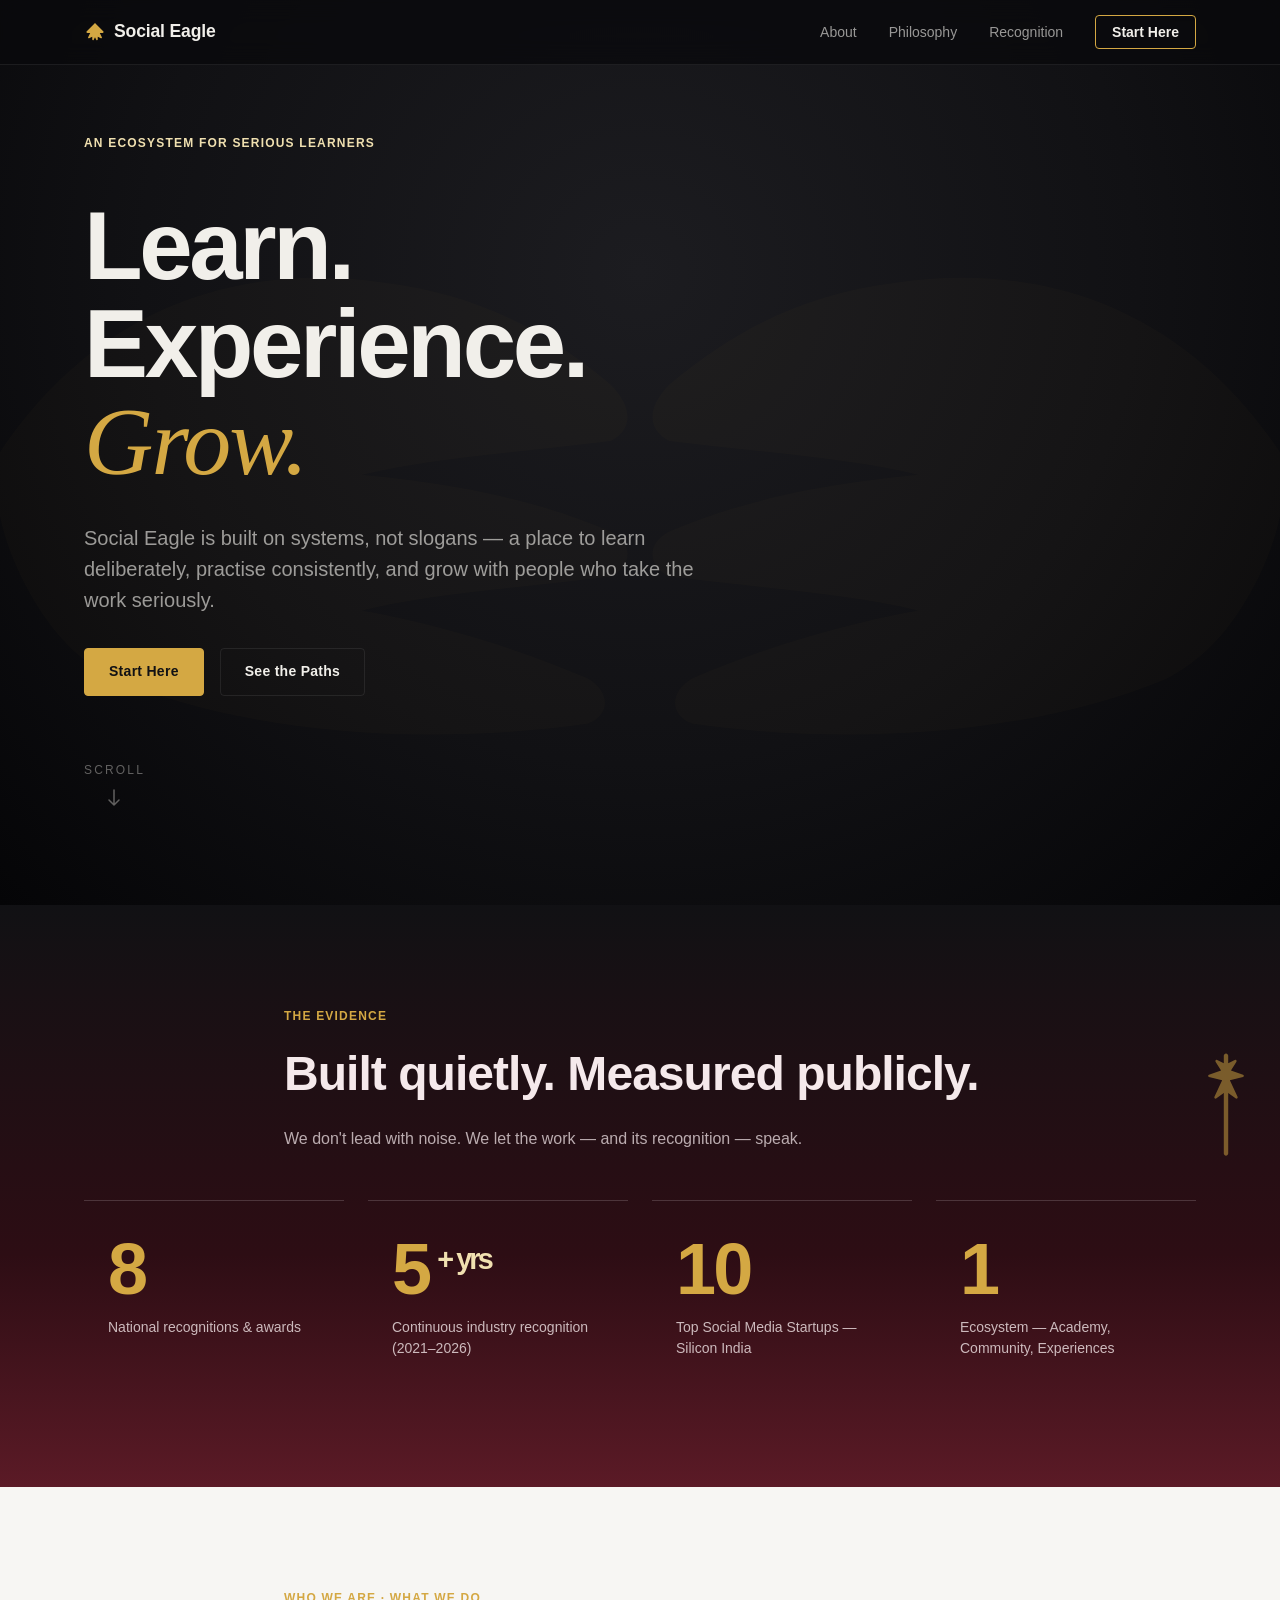
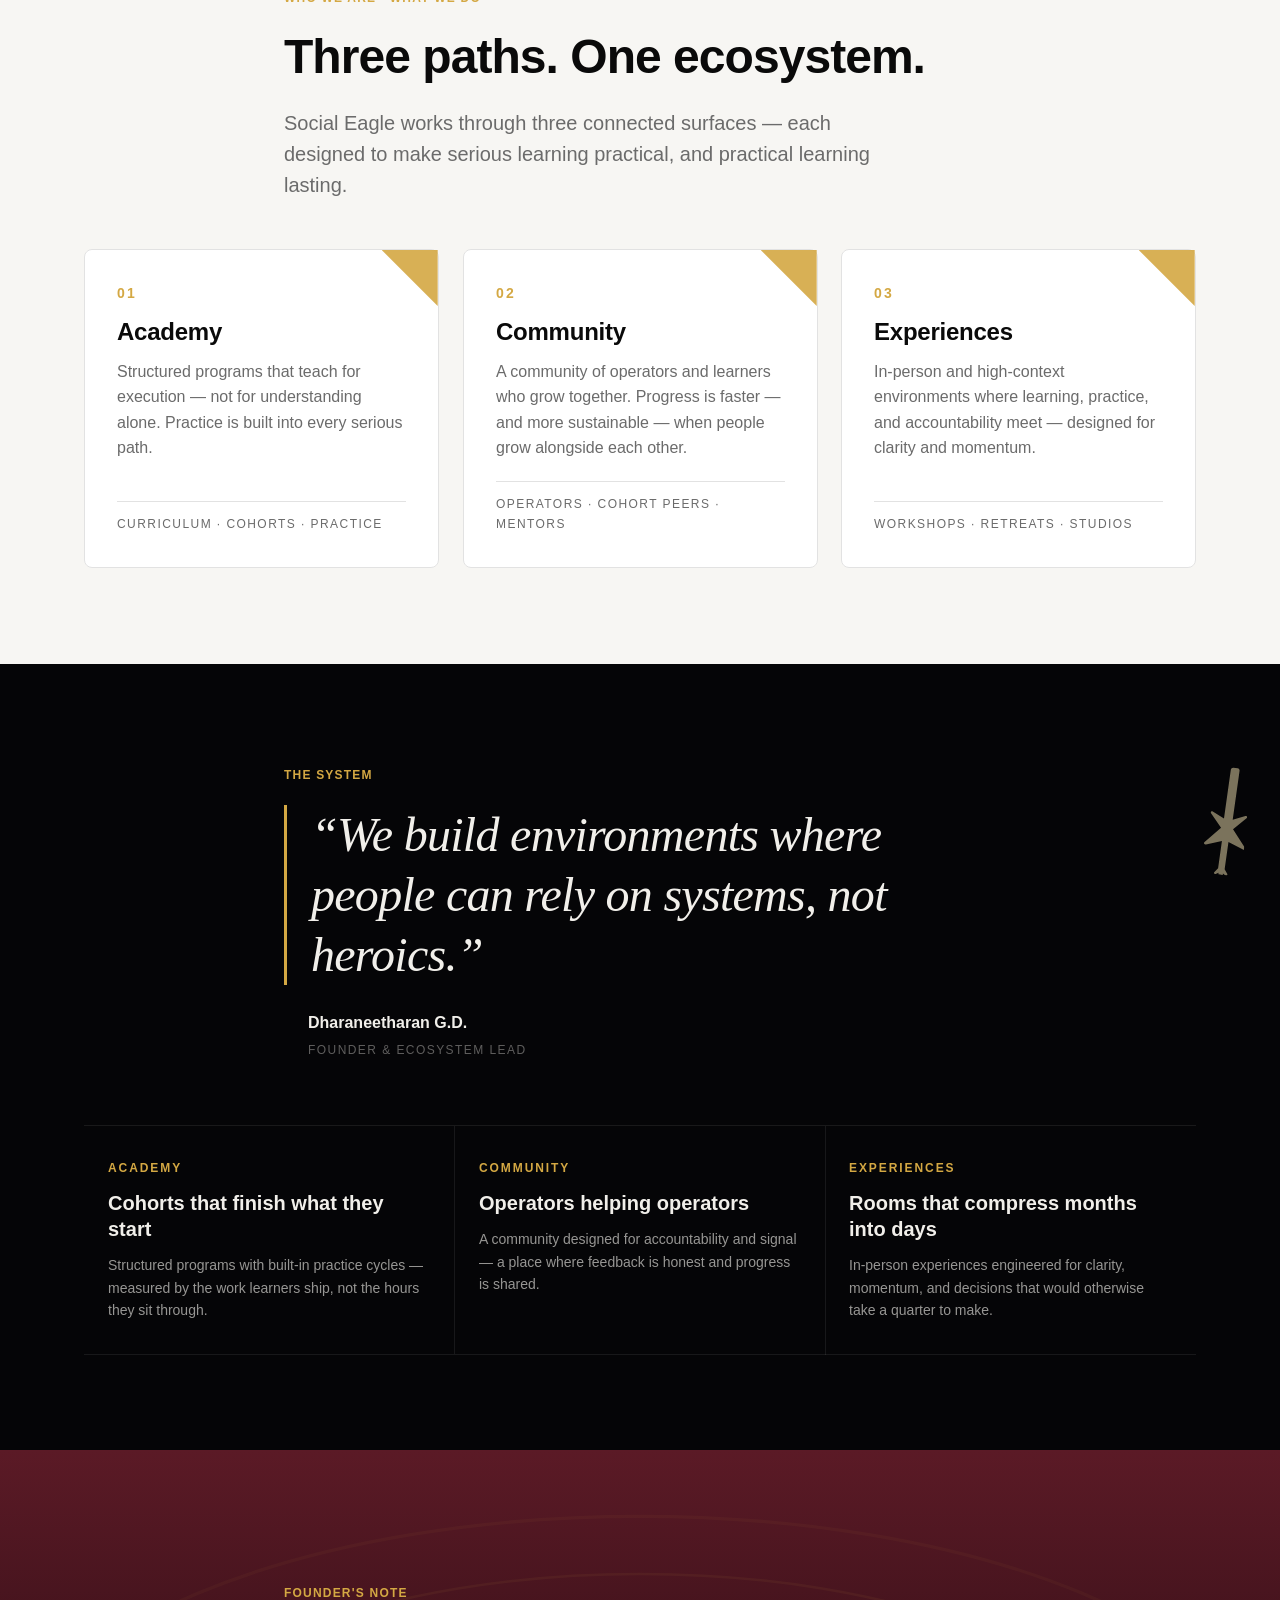
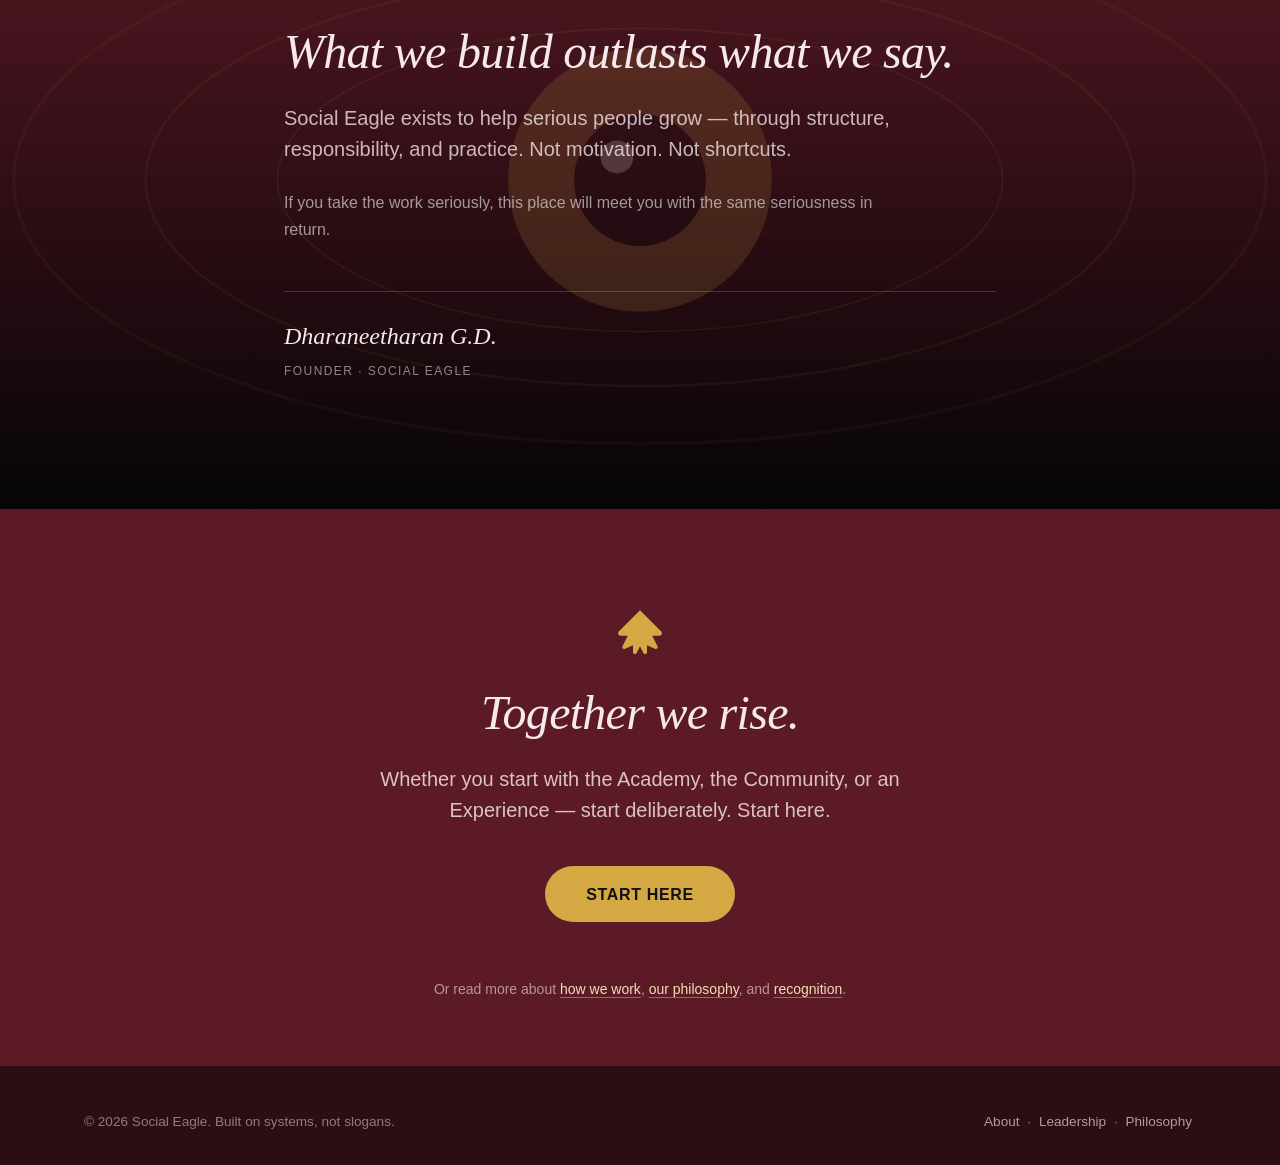
==== home.html @ 2f3fe19c "Add Social Eagle home page (home.html) — 6-level "Journey" Implements the Nest → Ascent → Vantage → " ====
<!DOCTYPE html>
<html lang="en">
<head>
  <meta charset="UTF-8" />
  <meta name="viewport" content="width=device-width, initial-scale=1.0" />
  <title>Social Eagle — Learn. Experience. Grow.</title>
  <meta name="description" content="Social Eagle is an ecosystem for serious learners — built on systems, integrity, and applied practice. Learn. Experience. Grow." />
  <link rel="stylesheet" href="styles.css" />
  <link rel="stylesheet" href="home.css" />
</head>
<body class="home">

  <!-- ─── Nav ─────────────────────────────────────── -->
  <nav class="nav nav--home" data-nav>
    <div class="nav__inner">
      <a href="index.html" class="nav__logo">
        <svg class="nav__mark" width="22" height="22" viewBox="0 0 24 24" aria-hidden="true">
          <use href="#eagle-mark"/>
        </svg>
        Social Eagle
      </a>
      <ul class="nav__links">
        <li><a href="index.html">About</a></li>
        <li><a href="index.html#philosophy">Philosophy</a></li>
        <li><a href="index.html#recognition">Recognition</a></li>
        <li><a href="#start" class="nav__cta">Start Here</a></li>
      </ul>
    </div>
  </nav>

  <main id="main">

    <!-- ╔══════════════════════════════════════════════╗
         LEVEL 1 — THE NEST  (Hero, ground level)
         ╚══════════════════════════════════════════════╝ -->
    <section class="level level-1" aria-labelledby="hero-title">
      <!-- Wings: SVG, fixed in viewport, fade as user scrolls past hero -->
      <div class="wings" aria-hidden="true" data-wings>
        <svg class="wings__svg wings__left" viewBox="0 0 600 800" preserveAspectRatio="xMinYMid slice">
          <use href="#wing"/>
        </svg>
        <svg class="wings__svg wings__right" viewBox="0 0 600 800" preserveAspectRatio="xMaxYMid slice">
          <use href="#wing" transform="scale(-1,1) translate(-600,0)"/>
        </svg>
      </div>

      <div class="container level-1__inner">
        <span class="eyebrow eyebrow--light">An ecosystem for serious learners</span>
        <h1 id="hero-title" class="display">
          <span class="display__line">Learn.</span>
          <span class="display__line">Experience.</span>
          <span class="display__line display__line--accent">Grow.</span>
        </h1>
        <p class="lead lead--light">
          Social Eagle is built on systems, not slogans — a place to learn deliberately,
          practise consistently, and grow with people who take the work seriously.
        </p>
        <div class="actions">
          <a href="#start" class="btn btn--primary">Start Here</a>
          <a href="#paths" class="btn btn--ghost">See the Paths</a>
        </div>
        <div class="scroll-cue" aria-hidden="true">
          <span>Scroll</span>
          <svg width="14" height="20" viewBox="0 0 14 20" fill="none">
            <path d="M7 1v15m0 0l-5-5m5 5l5-5" stroke="currentColor" stroke-width="1.5" stroke-linecap="round"/>
          </svg>
        </div>
      </div>
    </section>

    <!-- ╔══════════════════════════════════════════════╗
         LEVEL 2 — THE ASCENT  (Stats / evidence)
         ╚══════════════════════════════════════════════╝ -->
    <section class="level level-2" aria-labelledby="ascent-title">
      <!-- Eagle silhouette in climb on right margin -->
      <svg class="eagle-margin eagle-margin--climb" viewBox="0 0 80 200" aria-hidden="true" data-eagle="climb">
        <use href="#eagle-climb"/>
      </svg>

      <div class="container container--narrow">
        <span class="eyebrow eyebrow--accent">The Evidence</span>
        <h2 id="ascent-title" class="title">Built quietly. Measured publicly.</h2>
        <p class="body body--light">
          We don't lead with noise. We let the work — and its recognition — speak.
        </p>
      </div>

      <div class="container">
        <ul class="stats" data-stats>
          <li class="stat" data-reveal>
            <span class="stat__num">8</span>
            <span class="stat__label">National recognitions &amp; awards</span>
          </li>
          <li class="stat" data-reveal>
            <span class="stat__num">5<span class="stat__num-suffix">+ yrs</span></span>
            <span class="stat__label">Continuous industry recognition (2021–2026)</span>
          </li>
          <li class="stat" data-reveal>
            <span class="stat__num">10</span>
            <span class="stat__label">Top Social Media Startups — Silicon India</span>
          </li>
          <li class="stat" data-reveal>
            <span class="stat__num">1</span>
            <span class="stat__label">Ecosystem — Academy, Community, Experiences</span>
          </li>
        </ul>
      </div>
    </section>

    <!-- ╔══════════════════════════════════════════════╗
         LEVEL 3 — THE VANTAGE POINT  (Three paths)
         ╚══════════════════════════════════════════════╝ -->
    <section class="level level-3" id="paths" aria-labelledby="paths-title">
      <div class="container container--narrow">
        <span class="eyebrow">Who We Are · What We Do</span>
        <h2 id="paths-title" class="title">Three paths. One ecosystem.</h2>
        <p class="lead">
          Social Eagle works through three connected surfaces — each designed to make
          serious learning practical, and practical learning lasting.
        </p>
      </div>

      <div class="container">
        <div class="path-grid">
          <article class="path-card" data-reveal>
            <div class="path-card__corner" aria-hidden="true"></div>
            <span class="path-card__index">01</span>
            <h3 class="path-card__title">Academy</h3>
            <p class="path-card__desc">
              Structured programs that teach for execution — not for understanding alone.
              Practice is built into every serious path.
            </p>
            <span class="path-card__meta">Curriculum · Cohorts · Practice</span>
          </article>

          <article class="path-card" data-reveal>
            <div class="path-card__corner" aria-hidden="true"></div>
            <span class="path-card__index">02</span>
            <h3 class="path-card__title">Community</h3>
            <p class="path-card__desc">
              A community of operators and learners who grow together. Progress is faster
              — and more sustainable — when people grow alongside each other.
            </p>
            <span class="path-card__meta">Operators · Cohort peers · Mentors</span>
          </article>

          <article class="path-card" data-reveal>
            <div class="path-card__corner" aria-hidden="true"></div>
            <span class="path-card__index">03</span>
            <h3 class="path-card__title">Experiences</h3>
            <p class="path-card__desc">
              In-person and high-context environments where learning, practice, and
              accountability meet — designed for clarity and momentum.
            </p>
            <span class="path-card__meta">Workshops · Retreats · Studios</span>
          </article>
        </div>
      </div>
    </section>

    <!-- ╔══════════════════════════════════════════════╗
         LEVEL 4 — THE DIVE  (Systems + case studies)
         ╚══════════════════════════════════════════════╝ -->
    <section class="level level-4" aria-labelledby="dive-title">
      <svg class="eagle-margin eagle-margin--dive" viewBox="0 0 80 200" aria-hidden="true" data-eagle="dive">
        <use href="#eagle-dive"/>
      </svg>

      <div class="container container--narrow">
        <span class="eyebrow eyebrow--accent">The System</span>
        <figure class="quote">
          <blockquote id="dive-title" class="quote__text">
            “We build environments where people can rely on systems, not heroics.”
          </blockquote>
          <figcaption class="quote__cite">
            <span class="quote__name">Dharaneetharan G.D.</span>
            <span class="quote__role">Founder &amp; Ecosystem Lead</span>
          </figcaption>
        </figure>
      </div>

      <div class="container">
        <ul class="cases">
          <li class="case" data-reveal>
            <span class="case__tag">Academy</span>
            <h3 class="case__title">Cohorts that finish what they start</h3>
            <p class="case__desc">
              Structured programs with built-in practice cycles — measured by the work
              learners ship, not the hours they sit through.
            </p>
          </li>
          <li class="case" data-reveal>
            <span class="case__tag">Community</span>
            <h3 class="case__title">Operators helping operators</h3>
            <p class="case__desc">
              A community designed for accountability and signal — a place where
              feedback is honest and progress is shared.
            </p>
          </li>
          <li class="case" data-reveal>
            <span class="case__tag">Experiences</span>
            <h3 class="case__title">Rooms that compress months into days</h3>
            <p class="case__desc">
              In-person experiences engineered for clarity, momentum, and decisions
              that would otherwise take a quarter to make.
            </p>
          </li>
        </ul>
      </div>
    </section>

    <!-- ╔══════════════════════════════════════════════╗
         LEVEL 5 — THE STRATOSPHERE  (Founder's note)
         ╚══════════════════════════════════════════════╝ -->
    <section class="level level-5" aria-labelledby="founder-title">
      <!-- Stylised eagle eye (vector, not 4K raster) -->
      <svg class="eye-bg" viewBox="0 0 800 400" aria-hidden="true" preserveAspectRatio="xMidYMid slice">
        <use href="#eagle-eye"/>
      </svg>

      <div class="container container--narrow level-5__inner">
        <span class="eyebrow eyebrow--accent">Founder's Note</span>
        <h2 id="founder-title" class="title title--display">
          What we build outlasts what we say.
        </h2>
        <p class="lead lead--light">
          Social Eagle exists to help serious people grow — through structure,
          responsibility, and practice. Not motivation. Not shortcuts.
        </p>
        <p class="body body--light">
          If you take the work seriously, this place will meet you with the same
          seriousness in return.
        </p>
        <p class="signature">
          <span class="signature__name">Dharaneetharan G.D.</span>
          <span class="signature__role">Founder · Social Eagle</span>
        </p>
      </div>
    </section>

    <!-- ╔══════════════════════════════════════════════╗
         LEVEL 6 — THE HORIZON  (Together We Rise)
         ╚══════════════════════════════════════════════╝ -->
    <section class="level level-6" id="start" aria-labelledby="rise-title">
      <div class="container container--narrow level-6__inner">
        <svg class="monogram" viewBox="0 0 64 64" aria-hidden="true">
          <use href="#eagle-mark"/>
        </svg>
        <h2 id="rise-title" class="title title--display">Together we rise.</h2>
        <p class="lead lead--light">
          Whether you start with the Academy, the Community, or an Experience — start
          deliberately. Start here.
        </p>
        <a href="index.html" class="btn btn--pulse">
          <span class="btn__label">Start Here</span>
          <span class="btn__pulse" aria-hidden="true"></span>
        </a>
        <p class="horizon-meta">
          Or read more about <a href="index.html">how we work</a>,
          <a href="index.html#philosophy">our philosophy</a>, and
          <a href="index.html#recognition">recognition</a>.
        </p>
      </div>
    </section>

  </main>

  <footer class="footer footer--home">
    <div class="container footer__inner">
      <p>© 2026 Social Eagle. Built on systems, not slogans.</p>
      <p class="footer__links">
        <a href="index.html">About</a> ·
        <a href="index.html#leadership">Leadership</a> ·
        <a href="index.html#philosophy">Philosophy</a>
      </p>
    </div>
  </footer>

  <!-- ─── SVG sprite (eagle marks, wings, eye) ─── -->
  <svg width="0" height="0" style="position:absolute" aria-hidden="true">
    <defs>
      <!-- Eagle monogram (simplified mark) -->
      <symbol id="eagle-mark" viewBox="0 0 64 64">
        <path fill="currentColor" d="M32 6 L8 30 c-2 2 -1 5 2 5 l8 0 l-6 12 c-1 2 1 4 3 3 l9 -4 l0 8 c0 2 3 3 4 1 l4 -8 l4 8 c1 2 4 1 4 -1 l0 -8 l9 4 c2 1 4 -1 3 -3 l-6 -12 l8 0 c3 0 4 -3 2 -5 z"/>
      </symbol>

      <!-- Wing (used twice, mirrored) -->
      <symbol id="wing" viewBox="0 0 600 800">
        <path fill="currentColor" opacity="0.45" d="M0 400
          C 80 280, 200 230, 340 250
          C 420 260, 480 290, 540 340
          C 560 360, 560 380, 540 390
          C 460 400, 380 405, 320 420
          C 420 430, 480 445, 540 470
          C 560 480, 560 500, 540 510
          C 460 520, 380 525, 320 540
          C 400 555, 460 575, 520 600
          C 540 612, 540 632, 520 640
          C 380 660, 220 650, 100 600
          C 60 580, 30 540, 10 490
          C -5 450, -5 425, 0 400 Z"/>
      </symbol>

      <!-- Eagle in steep climb (silhouette, simplified) -->
      <symbol id="eagle-climb" viewBox="0 0 80 200">
        <path fill="currentColor" d="M40 8
          c-2 0 -4 2 -4 4 l0 14 l-12 -6 c-2 -1 -4 1 -3 3 l10 16 l-22 8 c-2 1 -2 3 0 4 l24 6 l-14 30 c-1 2 1 4 3 3 l14 -10 l0 110 c0 2 2 4 4 4 c2 0 4 -2 4 -4 l0 -110 l14 10 c2 1 4 -1 3 -3 l-14 -30 l24 -6 c2 -1 2 -3 0 -4 l-22 -8 l10 -16 c1 -2 -1 -4 -3 -3 l-12 6 l0 -14 c0 -2 -2 -4 -4 -4 z"/>
      </symbol>

      <!-- Eagle in dive / strike -->
      <symbol id="eagle-dive" viewBox="0 0 80 200">
        <path fill="currentColor" d="M40 4
          c-2 0 -4 2 -4 4 l0 90 l-22 -10 c-2 -1 -4 1 -3 3 l22 24 l-26 30 c-2 2 0 5 3 4 l28 -10 l0 50 l-6 8 c-1 2 1 4 3 3 l5 -3 l0 5 c0 2 2 4 4 4 c2 0 4 -2 4 -4 l0 -5 l5 3 c2 1 4 -1 3 -3 l-6 -8 l0 -50 l28 10 c3 1 5 -2 3 -4 l-26 -30 l22 -24 c1 -2 -1 -4 -3 -3 l-22 10 l0 -90 c0 -2 -2 -4 -4 -4 z"/>
      </symbol>

      <!-- Stylised eagle eye (concentric rings + iris) -->
      <symbol id="eagle-eye" viewBox="0 0 800 400">
        <ellipse cx="400" cy="200" rx="380" ry="160" fill="none" stroke="currentColor" stroke-width="2" opacity="0.25"/>
        <ellipse cx="400" cy="200" rx="300" ry="125" fill="none" stroke="currentColor" stroke-width="1.5" opacity="0.35"/>
        <ellipse cx="400" cy="200" rx="220" ry="92" fill="none" stroke="currentColor" stroke-width="1" opacity="0.45"/>
        <circle cx="400" cy="200" r="80" fill="currentColor" opacity="0.85"/>
        <circle cx="400" cy="200" r="40" fill="#0a0a0a"/>
        <circle cx="386" cy="186" r="10" fill="#ffffff" opacity="0.9"/>
      </symbol>
    </defs>
  </svg>

  <script src="home.js" defer></script>
</body>
</html>
---- styles.css ----
/* ─── Reset & Base ─────────────────────────────── */
*, *::before, *::after { box-sizing: border-box; margin: 0; padding: 0; }

:root {
  --black:   #0a0a0a;
  --white:   #ffffff;
  --off-white: #f7f6f3;
  --accent:  #d4a843;
  --accent-light: #f0e0b0;
  --muted:   #6b6b6b;
  --border:  #e2e2e2;

  --font-sans: 'Inter', 'Helvetica Neue', Arial, sans-serif;
  --font-serif: 'Georgia', 'Times New Roman', serif;

  --max-w: 1160px;
  --max-w-narrow: 760px;
  --radius: 4px;
}

html { scroll-behavior: smooth; }

body {
  font-family: var(--font-sans);
  background: var(--white);
  color: var(--black);
  font-size: 16px;
  line-height: 1.7;
}

/* ─── Typography ──────────────────────────────── */
h1 { font-size: clamp(2rem, 5vw, 3.2rem); line-height: 1.15; font-weight: 700; letter-spacing: -0.02em; }
h2 { font-size: clamp(1.5rem, 3.5vw, 2.2rem); font-weight: 700; letter-spacing: -0.015em; }
h3 { font-size: 1.15rem; font-weight: 600; }
h4 { font-size: 1.05rem; font-weight: 600; }
p  { margin-top: 0.75rem; }
a  { color: inherit; }

/* ─── Layout ──────────────────────────────────── */
.container {
  width: 100%;
  max-width: var(--max-w);
  margin: 0 auto;
  padding: 0 24px;
}
.container--narrow {
  max-width: var(--max-w-narrow);
}

/* ─── Nav ─────────────────────────────────────── */
.nav {
  position: sticky;
  top: 0;
  z-index: 100;
  background: var(--white);
  border-bottom: 1px solid var(--border);
}
.nav__inner {
  max-width: var(--max-w);
  margin: 0 auto;
  padding: 0 24px;
  height: 60px;
  display: flex;
  align-items: center;
  justify-content: space-between;
}
.nav__logo {
  font-weight: 700;
  font-size: 1.1rem;
  text-decoration: none;
  letter-spacing: -0.01em;
}
.nav__links {
  list-style: none;
  display: flex;
  gap: 32px;
}
.nav__links a {
  text-decoration: none;
  font-size: 0.875rem;
  color: var(--muted);
  transition: color 0.15s;
}
.nav__links a:hover { color: var(--black); }

/* ─── Sections ────────────────────────────────── */
.section {
  padding: 88px 0;
}
.section--hero {
  background: var(--black);
  color: var(--white);
  padding: 100px 0;
}
.section--team {
  background: var(--off-white);
}
.section--how {
  background: var(--white);
}
.section--recognition {
  background: var(--off-white);
}
.section--philosophy {
  background: var(--white);
}

.eyebrow {
  display: inline-block;
  font-size: 0.75rem;
  font-weight: 600;
  letter-spacing: 0.1em;
  text-transform: uppercase;
  color: var(--accent);
  margin-bottom: 20px;
}
.section--hero .eyebrow { color: var(--accent); }

.section__title {
  margin-bottom: 28px;
}
.section__subtitle {
  margin-bottom: 36px;
  margin-top: 0;
}
.section__lead {
  font-size: 1.2rem;
  line-height: 1.65;
  max-width: 700px;
  margin-top: 0;
}
.section__body {
  max-width: 660px;
  color: var(--muted);
  margin-top: 14px;
}
.section--hero .section__body { color: rgba(255,255,255,0.65); }

/* ─── Team Grid ───────────────────────────────── */
.team-grid {
  display: grid;
  grid-template-columns: repeat(auto-fill, minmax(300px, 1fr));
  gap: 24px;
  margin-top: 0;
}

/* ─── Card ────────────────────────────────────── */
.card {
  background: var(--white);
  border: 1px solid var(--border);
  border-radius: var(--radius);
  padding: 32px;
  display: flex;
  flex-direction: column;
  gap: 12px;
  transition: box-shadow 0.2s, transform 0.2s;
}
.card:hover {
  box-shadow: 0 8px 24px rgba(0,0,0,0.08);
  transform: translateY(-2px);
}
.card__header {
  border-bottom: 1px solid var(--border);
  padding-bottom: 16px;
}
.card__name {
  font-size: 1.1rem;
  font-weight: 700;
  margin-bottom: 4px;
}
.card__role {
  font-size: 0.8rem;
  font-weight: 600;
  letter-spacing: 0.05em;
  text-transform: uppercase;
  color: var(--accent);
}
.card__desc {
  font-size: 0.92rem;
  color: var(--muted);
  line-height: 1.6;
  margin: 0;
  flex: 1;
}
.card__focus {
  font-size: 0.88rem;
  margin: 0;
}
.card__focus .label {
  font-weight: 600;
}
.card__link {
  display: inline-block;
  margin-top: 4px;
  font-size: 0.85rem;
  font-weight: 600;
  color: var(--black);
  text-decoration: none;
  border-bottom: 2px solid var(--accent);
  padding-bottom: 1px;
  transition: color 0.15s;
  width: fit-content;
}
.card__link:hover { color: var(--accent); }

/* ─── Principle List ──────────────────────────── */
.principle-list {
  list-style: none;
  margin: 32px 0;
  display: flex;
  flex-direction: column;
  gap: 10px;
}
.principle-list li {
  padding: 14px 20px;
  border-left: 3px solid var(--accent);
  background: var(--off-white);
  font-size: 0.95rem;
  font-weight: 500;
  border-radius: 0 var(--radius) var(--radius) 0;
}

/* ─── Note box ────────────────────────────────── */
.note {
  margin-top: 48px;
  background: var(--off-white);
  border: 1px solid var(--border);
  border-left: 4px solid var(--accent);
  border-radius: var(--radius);
  padding: 28px 32px;
}
.note__title {
  font-size: 0.875rem;
  font-weight: 700;
  letter-spacing: 0.05em;
  text-transform: uppercase;
  color: var(--muted);
  margin-bottom: 8px;
}

/* ─── Recognition List ────────────────────────── */
.recognition-list {
  list-style: none;
  margin: 0;
  display: flex;
  flex-direction: column;
  gap: 0;
}
.recognition-list li {
  display: flex;
  gap: 24px;
  padding: 22px 0;
  border-bottom: 1px solid var(--border);
  align-items: flex-start;
}
.recognition-list li:first-child { border-top: 1px solid var(--border); }
.recog__year {
  min-width: 48px;
  font-size: 0.8rem;
  font-weight: 700;
  color: var(--accent);
  padding-top: 2px;
}
.recognition-list strong { font-weight: 700; font-size: 0.97rem; }
.recognition-list p { font-size: 0.88rem; color: var(--muted); margin-top: 4px; }

/* ─── Principles ──────────────────────────────── */
.principles {
  display: flex;
  flex-direction: column;
  gap: 0;
  margin-top: 8px;
}
.principle {
  display: flex;
  gap: 32px;
  padding: 36px 0;
  border-bottom: 1px solid var(--border);
  align-items: flex-start;
}
.principle:first-child { border-top: 1px solid var(--border); }
.principle__number {
  font-size: 2rem;
  font-weight: 800;
  color: var(--accent-light);
  min-width: 52px;
  line-height: 1;
  padding-top: 4px;
  font-variant-numeric: tabular-nums;
}
.principle__content h4 {
  font-size: 1.05rem;
  margin-bottom: 8px;
}
.principle__content p {
  font-size: 0.93rem;
  color: var(--muted);
  margin-top: 8px;
}

/* ─── Footer ──────────────────────────────────── */
.footer {
  background: var(--black);
  color: rgba(255,255,255,0.4);
  padding: 32px 0;
  font-size: 0.85rem;
}

/* ─── Responsive ──────────────────────────────── */
@media (max-width: 640px) {
  .nav__links { display: none; }
  .section { padding: 60px 0; }
  .section--hero { padding: 72px 0; }
  .team-grid { grid-template-columns: 1fr; }
  .principle { flex-direction: column; gap: 12px; }
  .principle__number { font-size: 1.4rem; }
  .recognition-list li { flex-direction: column; gap: 4px; }
}
---- home.css ----
/* ════════════════════════════════════════════════════════
   Social Eagle — Home (The Journey)
   Layered on top of styles.css. Applies design foundations:
   8px spacing grid · explicit type scale · semantic tokens ·
   reduced-motion-safe animation.
   ══════════════════════════════════════════════════════════ */

/* ─── Tokens ─────────────────────────────────────────────── */
:root {
  /* Brand palette (extends styles.css gold + black) */
  --maroon:        #5b1a26;
  --maroon-deep:   #2d0d14;
  --maroon-ink:    #f5e9eb;
  --space-black:   #050507;
  --charcoal:      #111114;
  --charcoal-2:    #1a1a1f;
  --hairline:      rgba(255,255,255,0.08);
  --hairline-soft: rgba(255,255,255,0.04);
  --on-dark:       #f1efea;
  --on-dark-muted: rgba(241,239,234,0.62);
  --on-dark-subtle: rgba(241,239,234,0.38);

  /* Type scale (1.250 modular, 16px base) */
  --fs-xs:   12px;
  --fs-sm:   14px;
  --fs-base: 16px;
  --fs-lg:   18px;
  --fs-xl:   20px;
  --fs-2xl:  24px;
  --fs-3xl:  30px;
  --fs-4xl:  36px;
  --fs-5xl:  48px;
  --fs-6xl:  60px;
  --fs-7xl:  72px;

  /* Spacing — 8px base grid */
  --s-1:  4px;
  --s-2:  8px;
  --s-3: 12px;
  --s-4: 16px;
  --s-5: 20px;
  --s-6: 24px;
  --s-8: 32px;
  --s-10: 40px;
  --s-12: 48px;
  --s-16: 64px;
  --s-20: 80px;
  --s-24: 96px;
  --s-32: 128px;

  /* Radius scale */
  --r-sm: 4px;
  --r-md: 8px;
  --r-lg: 16px;

  /* Motion */
  --ease-out:    cubic-bezier(0.22, 1, 0.36, 1);
  --ease-in:     cubic-bezier(0.4, 0, 0.6, 1);
  --dur-fast:    160ms;
  --dur-base:    240ms;
  --dur-slow:    600ms;
  --dur-section: 800ms;
}

/* ─── Reset hooks specific to home ───────────────────────── */
.home {
  background: var(--charcoal);
  color: var(--on-dark);
  /* Avoid the global smooth-scroll fighting reveal animations */
  scroll-behavior: auto;
}
.home main { display: block; }

/* ─── Nav (home variant: dark, transparent → solid on scroll) ─ */
.nav--home {
  position: fixed;
  inset: 0 0 auto 0;
  background: transparent;
  border-bottom: 1px solid transparent;
  transition: background var(--dur-base) var(--ease-out),
              border-color var(--dur-base) var(--ease-out),
              backdrop-filter var(--dur-base) var(--ease-out);
}
.nav--home.is-scrolled {
  background: rgba(10, 10, 12, 0.78);
  backdrop-filter: blur(12px) saturate(140%);
  -webkit-backdrop-filter: blur(12px) saturate(140%);
  border-bottom-color: var(--hairline);
}
.nav--home .nav__inner { height: 64px; }
.nav--home .nav__logo {
  color: var(--on-dark);
  display: inline-flex;
  align-items: center;
  gap: var(--s-2);
}
.nav__mark { color: var(--accent); }
.nav--home .nav__links a {
  color: var(--on-dark-muted);
  text-decoration: none;
  font-size: var(--fs-sm);
  transition: color var(--dur-fast) var(--ease-out);
}
.nav--home .nav__links a:hover,
.nav--home .nav__links a:focus-visible { color: var(--on-dark); }
.nav--home .nav__cta {
  padding: var(--s-2) var(--s-4);
  border: 1px solid var(--accent);
  border-radius: var(--r-sm);
  color: var(--on-dark) !important;
  font-weight: 600;
}
.nav--home .nav__cta:hover { background: var(--accent); color: var(--charcoal) !important; }
.nav--home .nav__cta:focus-visible {
  outline: 2px solid var(--accent);
  outline-offset: 3px;
}

/* ─── Generic level scaffold ─────────────────────────────── */
.level {
  position: relative;
  padding: var(--s-24) 0;
  overflow: hidden;
  transition: background var(--dur-section) var(--ease-out),
              color var(--dur-section) var(--ease-out);
}
.container--narrow { max-width: var(--max-w-narrow); }

.eyebrow--accent { color: var(--accent); }
.eyebrow--light  { color: var(--accent-light); }

.title {
  font-size: clamp(var(--fs-3xl), 4.4vw, var(--fs-5xl));
  line-height: 1.15;
  letter-spacing: -0.02em;
  font-weight: 700;
  margin: 0 0 var(--s-6);
}
.title--display {
  font-family: var(--font-serif);
  font-style: italic;
  font-weight: 400;
  letter-spacing: -0.015em;
}
.lead {
  font-size: var(--fs-xl);
  line-height: 1.55;
  max-width: 620px;
  margin: 0 0 var(--s-6);
}
.lead--light { color: var(--on-dark-muted); }
.body { font-size: var(--fs-base); line-height: 1.7; max-width: 620px; }
.body--light { color: var(--on-dark-muted); }

/* ─── Buttons ────────────────────────────────────────────── */
.actions { display: flex; gap: var(--s-4); margin-top: var(--s-8); flex-wrap: wrap; }
.btn {
  display: inline-flex;
  align-items: center;
  justify-content: center;
  gap: var(--s-2);
  height: 48px;
  padding: 0 var(--s-6);
  border-radius: var(--r-sm);
  font-size: var(--fs-sm);
  font-weight: 600;
  letter-spacing: 0.02em;
  text-decoration: none;
  border: 1px solid transparent;
  cursor: pointer;
  transition: transform var(--dur-fast) var(--ease-out),
              background-color var(--dur-fast) var(--ease-out),
              color var(--dur-fast) var(--ease-out),
              border-color var(--dur-fast) var(--ease-out);
}
.btn:focus-visible { outline: 2px solid var(--accent); outline-offset: 3px; }
.btn:active { transform: scale(0.97); }                    /* "talon grip" */
.btn[disabled], .btn[aria-disabled="true"] {
  opacity: 0.45; pointer-events: none; cursor: not-allowed;
}

.btn--primary {
  background: var(--accent);
  color: var(--charcoal);
  border-color: var(--accent);
}
.btn--primary:hover { background: #e0b755; border-color: #e0b755; }

.btn--ghost {
  background: transparent;
  color: var(--on-dark);
  border-color: var(--hairline);
}
.btn--ghost:hover { border-color: var(--on-dark-muted); background: rgba(255,255,255,0.04); }

/* ─── Reveal-on-scroll baseline ──────────────────────────── */
[data-reveal] {
  opacity: 0;
  transform: translateY(24px);
  transition: opacity var(--dur-slow) var(--ease-out),
              transform var(--dur-slow) var(--ease-out);
  will-change: opacity, transform;
}
[data-reveal].is-in {
  opacity: 1;
  transform: translateY(0);
}

/* ════════════════════════════════════════════════════════
   LEVEL 1 — THE NEST
   ════════════════════════════════════════════════════════ */
.level-1 {
  background:
    radial-gradient(ellipse at 50% 30%, #1c1c20 0%, var(--charcoal) 55%, var(--space-black) 100%),
    /* subtle granite texture via layered noise */
    repeating-linear-gradient(45deg, rgba(255,255,255,0.012) 0 2px, transparent 2px 5px),
    repeating-linear-gradient(-45deg, rgba(255,255,255,0.012) 0 2px, transparent 2px 5px);
  background-blend-mode: normal, overlay, overlay;
  min-height: 100svh;
  padding: var(--s-32) 0 var(--s-24);
  display: flex;
  align-items: center;
}
.level-1__inner { width: 100%; }
.level-1 .display {
  font-size: clamp(var(--fs-5xl), 9vw, 96px);
  line-height: 1.02;
  letter-spacing: -0.035em;
  font-weight: 800;
  margin: var(--s-6) 0 var(--s-8);
}
.display__line { display: block; }
.display__line--accent {
  color: var(--accent);
  font-style: italic;
  font-family: var(--font-serif);
  font-weight: 500;
  letter-spacing: -0.02em;
}

.scroll-cue {
  margin-top: var(--s-16);
  display: inline-flex;
  flex-direction: column;
  align-items: center;
  gap: var(--s-2);
  font-size: var(--fs-xs);
  letter-spacing: 0.18em;
  text-transform: uppercase;
  color: var(--on-dark-subtle);
}
@media (prefers-reduced-motion: no-preference) {
  .scroll-cue svg { animation: cue 1.6s var(--ease-out) infinite; }
}
@keyframes cue {
  0%   { transform: translateY(-2px); opacity: 0.5; }
  50%  { transform: translateY(4px);  opacity: 1; }
  100% { transform: translateY(-2px); opacity: 0.5; }
}

/* Wings — fixed in viewport during hero, fade as user scrolls */
.wings {
  position: absolute;
  inset: 0;
  pointer-events: none;
  z-index: 0;
}
.wings__svg {
  position: absolute;
  top: 0;
  width: 50vw;
  max-width: 720px;
  height: 100%;
  color: var(--accent);
  opacity: 0;
  transition: opacity 1.2s var(--ease-out), transform 1.2s var(--ease-out);
}
.wings__left  { left: 0;  transform: translateX(-8%); }
.wings__right { right: 0; transform: translateX(8%);  }

@media (prefers-reduced-motion: no-preference) {
  .wings.is-ready .wings__left  { opacity: 0.55; transform: translateX(0); }
  .wings.is-ready .wings__right { opacity: 0.55; transform: translateX(0); }
  .wings.is-faded .wings__left,
  .wings.is-faded .wings__right { opacity: 0.05; }
}
@media (prefers-reduced-motion: reduce) {
  .wings__left, .wings__right { opacity: 0.25; transform: none; transition: none; }
}

/* Push hero content above wings */
.level-1 .container { position: relative; z-index: 1; }

/* ════════════════════════════════════════════════════════
   LEVEL 2 — THE ASCENT
   ════════════════════════════════════════════════════════ */
.level-2 {
  background: linear-gradient(180deg, var(--charcoal) 0%, var(--maroon-deep) 60%, var(--maroon) 100%);
  color: var(--maroon-ink);
}
.level-2 .title { color: var(--maroon-ink); }
.level-2 .body  { color: rgba(245,233,235,0.72); }

.stats {
  list-style: none;
  margin: var(--s-12) 0 0;
  padding: 0;
  display: grid;
  grid-template-columns: repeat(auto-fit, minmax(220px, 1fr));
  gap: var(--s-6);
}
.stat {
  padding: var(--s-8) var(--s-6);
  border-top: 1px solid rgba(245,233,235,0.18);
  display: flex;
  flex-direction: column;
  gap: var(--s-3);
}
.stat__num {
  font-size: clamp(var(--fs-5xl), 6vw, var(--fs-7xl));
  font-weight: 800;
  letter-spacing: -0.04em;
  line-height: 1;
  color: var(--accent);
  font-variant-numeric: tabular-nums;
}
.stat__num-suffix {
  font-size: 0.4em;
  font-weight: 600;
  margin-left: var(--s-2);
  vertical-align: super;
  color: var(--accent-light);
}
.stat__label {
  font-size: var(--fs-sm);
  line-height: 1.5;
  color: rgba(245,233,235,0.78);
}

/* Eagle silhouette in the right margin */
.eagle-margin {
  position: absolute;
  right: clamp(8px, 3vw, 32px);
  top: 18%;
  width: 44px;
  height: 110px;
  color: var(--accent);
  opacity: 0.5;
  transition: transform 1.2s var(--ease-out), opacity 1.2s var(--ease-out);
}
.eagle-margin--climb { transform: translateY(40px); }
.eagle-margin--dive  { transform: translateY(-40px) rotate(8deg); color: var(--accent-light); }
.level-2.is-in .eagle-margin--climb,
.level-4.is-in .eagle-margin--dive { transform: translateY(0) rotate(0); opacity: 0.8; }

@media (prefers-reduced-motion: reduce) {
  .eagle-margin { transition: none; transform: none; }
}

/* ════════════════════════════════════════════════════════
   LEVEL 3 — THE VANTAGE POINT
   ════════════════════════════════════════════════════════ */
.level-3 {
  background: var(--off-white);
  color: var(--black);
}
.level-3 .title { color: var(--black); }
.level-3 .lead  { color: var(--muted); }

.path-grid {
  margin-top: var(--s-12);
  display: grid;
  grid-template-columns: repeat(auto-fit, minmax(280px, 1fr));
  gap: var(--s-6);
}
.path-card {
  position: relative;
  background: var(--white);
  border: 1px solid var(--border);
  border-radius: var(--r-md);
  padding: var(--s-8);
  display: flex;
  flex-direction: column;
  gap: var(--s-3);
  transition: transform var(--dur-base) var(--ease-out),
              box-shadow var(--dur-base) var(--ease-out),
              border-color var(--dur-base) var(--ease-out);
  isolation: isolate;
}
/* Wing-tapered top-right corner — sharp, geometric */
.path-card__corner {
  position: absolute;
  top: 0; right: 0;
  width: 56px; height: 56px;
  background: var(--accent);
  clip-path: polygon(100% 0, 100% 100%, 0 0);
  opacity: 0.9;
  transition: width var(--dur-base) var(--ease-out), height var(--dur-base) var(--ease-out);
}
.path-card:hover {
  transform: translateY(-4px);
  border-color: var(--accent);
  box-shadow: 0 16px 40px -12px rgba(91, 26, 38, 0.2);
}
.path-card:hover .path-card__corner { width: 72px; height: 72px; }
.path-card:focus-within { outline: 2px solid var(--accent); outline-offset: 4px; }

.path-card__index {
  font-size: var(--fs-sm);
  font-weight: 700;
  letter-spacing: 0.16em;
  color: var(--accent);
  font-variant-numeric: tabular-nums;
}
.path-card__title {
  font-size: var(--fs-2xl);
  line-height: 1.2;
  font-weight: 700;
  letter-spacing: -0.01em;
  color: var(--black);
  margin: 0;
}
.path-card__desc {
  font-size: var(--fs-base);
  line-height: 1.6;
  color: var(--muted);
  margin: 0;
  flex: 1;
}
.path-card__meta {
  font-size: var(--fs-xs);
  letter-spacing: 0.12em;
  text-transform: uppercase;
  color: var(--muted);
  border-top: 1px solid var(--border);
  padding-top: var(--s-3);
  margin-top: var(--s-2);
}

/* ════════════════════════════════════════════════════════
   LEVEL 4 — THE DIVE
   ════════════════════════════════════════════════════════ */
.level-4 {
  background: var(--space-black);
  color: var(--on-dark);
}
.level-4 .title { color: var(--on-dark); }

.quote {
  margin: 0 0 var(--s-16);
  padding: 0;
}
.quote__text {
  font-family: var(--font-serif);
  font-style: italic;
  font-size: clamp(var(--fs-3xl), 4vw, var(--fs-5xl));
  line-height: 1.25;
  letter-spacing: -0.015em;
  font-weight: 400;
  color: var(--on-dark);
  margin: 0 0 var(--s-6);
  border-left: 3px solid var(--accent);
  padding-left: var(--s-6);
}
.quote__cite {
  display: flex;
  flex-direction: column;
  gap: var(--s-1);
  padding-left: var(--s-6);
}
.quote__name { font-weight: 700; color: var(--on-dark); font-size: var(--fs-base); }
.quote__role { font-size: var(--fs-xs); letter-spacing: 0.12em; text-transform: uppercase; color: var(--on-dark-subtle); }

.cases {
  list-style: none;
  margin: 0;
  padding: 0;
  display: grid;
  grid-template-columns: repeat(auto-fit, minmax(260px, 1fr));
  gap: 0;
  border-top: 1px solid var(--hairline);
}
.case {
  padding: var(--s-8) var(--s-6);
  border-bottom: 1px solid var(--hairline);
  border-right: 1px solid var(--hairline);
  display: flex;
  flex-direction: column;
  gap: var(--s-3);
}
.case:last-child { border-right: none; }
.case__tag {
  font-size: var(--fs-xs);
  letter-spacing: 0.16em;
  text-transform: uppercase;
  color: var(--accent);
  font-weight: 700;
}
.case__title {
  font-size: var(--fs-xl);
  line-height: 1.3;
  font-weight: 600;
  margin: 0;
  color: var(--on-dark);
}
.case__desc {
  font-size: var(--fs-sm);
  line-height: 1.6;
  color: var(--on-dark-muted);
  margin: 0;
}

/* ════════════════════════════════════════════════════════
   LEVEL 5 — THE STRATOSPHERE
   ════════════════════════════════════════════════════════ */
.level-5 {
  background: linear-gradient(180deg, var(--maroon) 0%, var(--maroon-deep) 55%, var(--space-black) 100%);
  color: var(--maroon-ink);
  padding: var(--s-32) 0;
}
.level-5__inner { position: relative; z-index: 1; text-align: left; }
.level-5 .title { color: var(--maroon-ink); }
.level-5 .lead  { color: rgba(245,233,235,0.78); }

.eye-bg {
  position: absolute;
  inset: 50% 0 auto 0;
  transform: translateY(-50%);
  width: 100%;
  height: 100%;
  color: var(--accent);
  opacity: 0.18;
  z-index: 0;
  pointer-events: none;
}

.signature {
  margin-top: var(--s-12);
  padding-top: var(--s-6);
  border-top: 1px solid rgba(245,233,235,0.18);
  display: flex;
  flex-direction: column;
  gap: var(--s-1);
  font-style: normal;
}
.signature__name {
  font-family: var(--font-serif);
  font-style: italic;
  font-size: var(--fs-2xl);
  color: var(--maroon-ink);
}
.signature__role {
  font-size: var(--fs-xs);
  letter-spacing: 0.12em;
  text-transform: uppercase;
  color: rgba(245,233,235,0.55);
}

/* ════════════════════════════════════════════════════════
   LEVEL 6 — THE HORIZON
   ════════════════════════════════════════════════════════ */
.level-6 {
  background: var(--maroon);
  color: var(--maroon-ink);
  padding: var(--s-24) 0 var(--s-16);
  text-align: center;
}
.level-6__inner { display: flex; flex-direction: column; align-items: center; gap: var(--s-6); }
.level-6 .title { color: var(--maroon-ink); margin: 0; }
.level-6 .lead { color: rgba(245,233,235,0.82); margin: 0; max-width: 560px; }

.monogram {
  width: 56px; height: 56px;
  color: var(--accent);
}

/* Pulse-expand CTA */
.btn--pulse {
  position: relative;
  background: var(--accent);
  color: var(--charcoal);
  border-radius: 999px;
  height: 56px;
  padding: 0 var(--s-10);
  font-size: var(--fs-base);
  font-weight: 700;
  letter-spacing: 0.04em;
  text-transform: uppercase;
  overflow: visible;
  margin-top: var(--s-4);
}
.btn--pulse:hover { background: #e0b755; }
.btn--pulse:active { transform: scale(0.97); }
.btn__pulse {
  position: absolute;
  inset: 0;
  border-radius: inherit;
  border: 2px solid var(--accent);
  pointer-events: none;
  opacity: 0;
}
@media (prefers-reduced-motion: no-preference) {
  .btn--pulse .btn__pulse {
    animation: pulse 2.4s var(--ease-out) infinite;
  }
}
@keyframes pulse {
  0%   { transform: scale(1);    opacity: 0.6; }
  80%  { transform: scale(1.6);  opacity: 0;   }
  100% { transform: scale(1.6);  opacity: 0;   }
}

.horizon-meta {
  margin-top: var(--s-8);
  font-size: var(--fs-sm);
  color: rgba(245,233,235,0.6);
}
.horizon-meta a {
  color: var(--accent-light);
  text-decoration: underline;
  text-decoration-color: rgba(240,224,176,0.4);
  text-underline-offset: 3px;
}
.horizon-meta a:hover { color: var(--accent); }

/* ─── Footer (home variant) ──────────────────────────────── */
.footer--home {
  background: var(--maroon-deep);
  color: rgba(245,233,235,0.5);
}
.footer__inner {
  display: flex;
  justify-content: space-between;
  align-items: center;
  flex-wrap: wrap;
  gap: var(--s-3);
}
.footer__links a {
  color: rgba(245,233,235,0.65);
  text-decoration: none;
  margin: 0 var(--s-1);
}
.footer__links a:hover { color: var(--accent-light); }

/* ─── Responsive ─────────────────────────────────────────── */
@media (max-width: 720px) {
  .level { padding: var(--s-20) 0; }
  .level-1 { padding: var(--s-24) 0 var(--s-16); }
  .level-1 .display { font-size: clamp(40px, 12vw, 64px); }
  .nav--home .nav__links { display: none; }
  .stats { grid-template-columns: 1fr 1fr; }
  .case { border-right: none; }
  .footer__inner { flex-direction: column; align-items: flex-start; }
  .eagle-margin { display: none; }
}

@media (max-width: 420px) {
  .stats { grid-template-columns: 1fr; }
}

/* ─── Reduced-motion safety net ──────────────────────────── */
@media (prefers-reduced-motion: reduce) {
  *, *::before, *::after {
    animation-duration: 0.001ms !important;
    animation-iteration-count: 1 !important;
    transition-duration: 0.001ms !important;
  }
  [data-reveal] { opacity: 1; transform: none; }
}
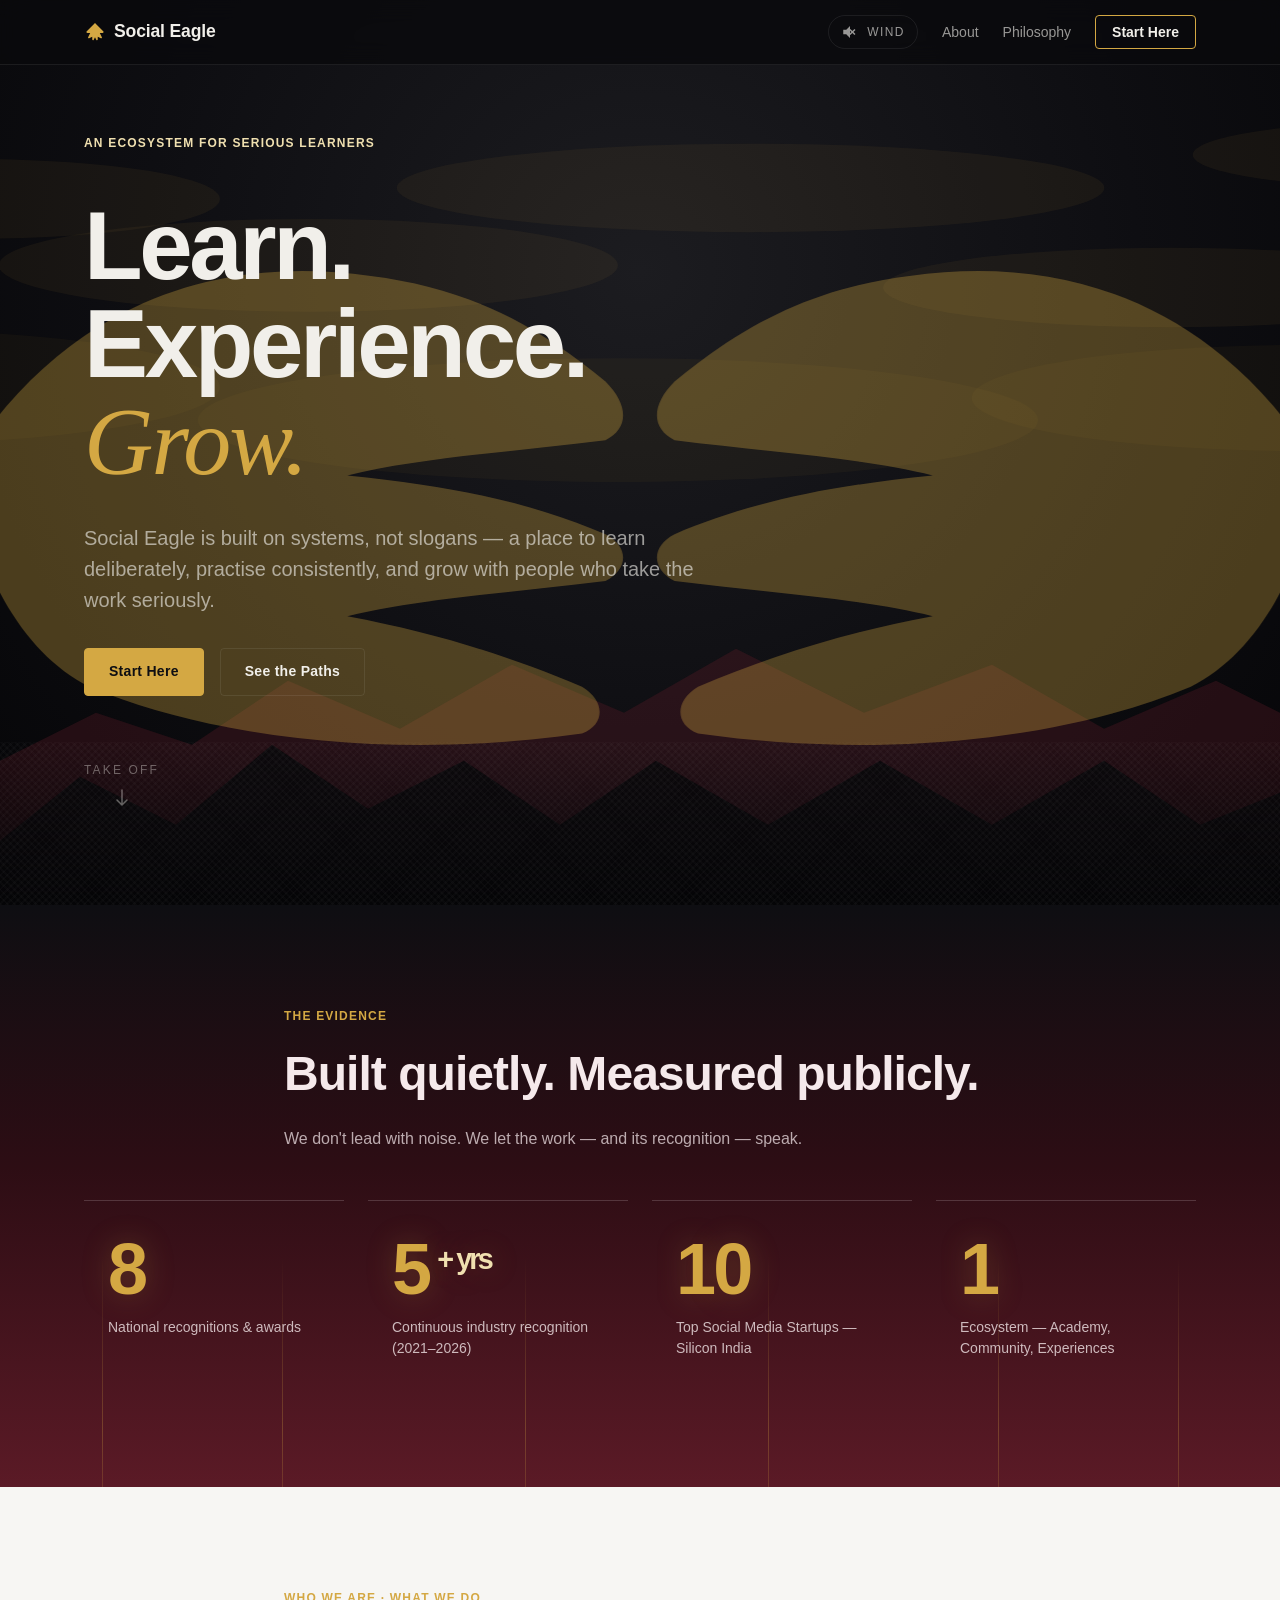
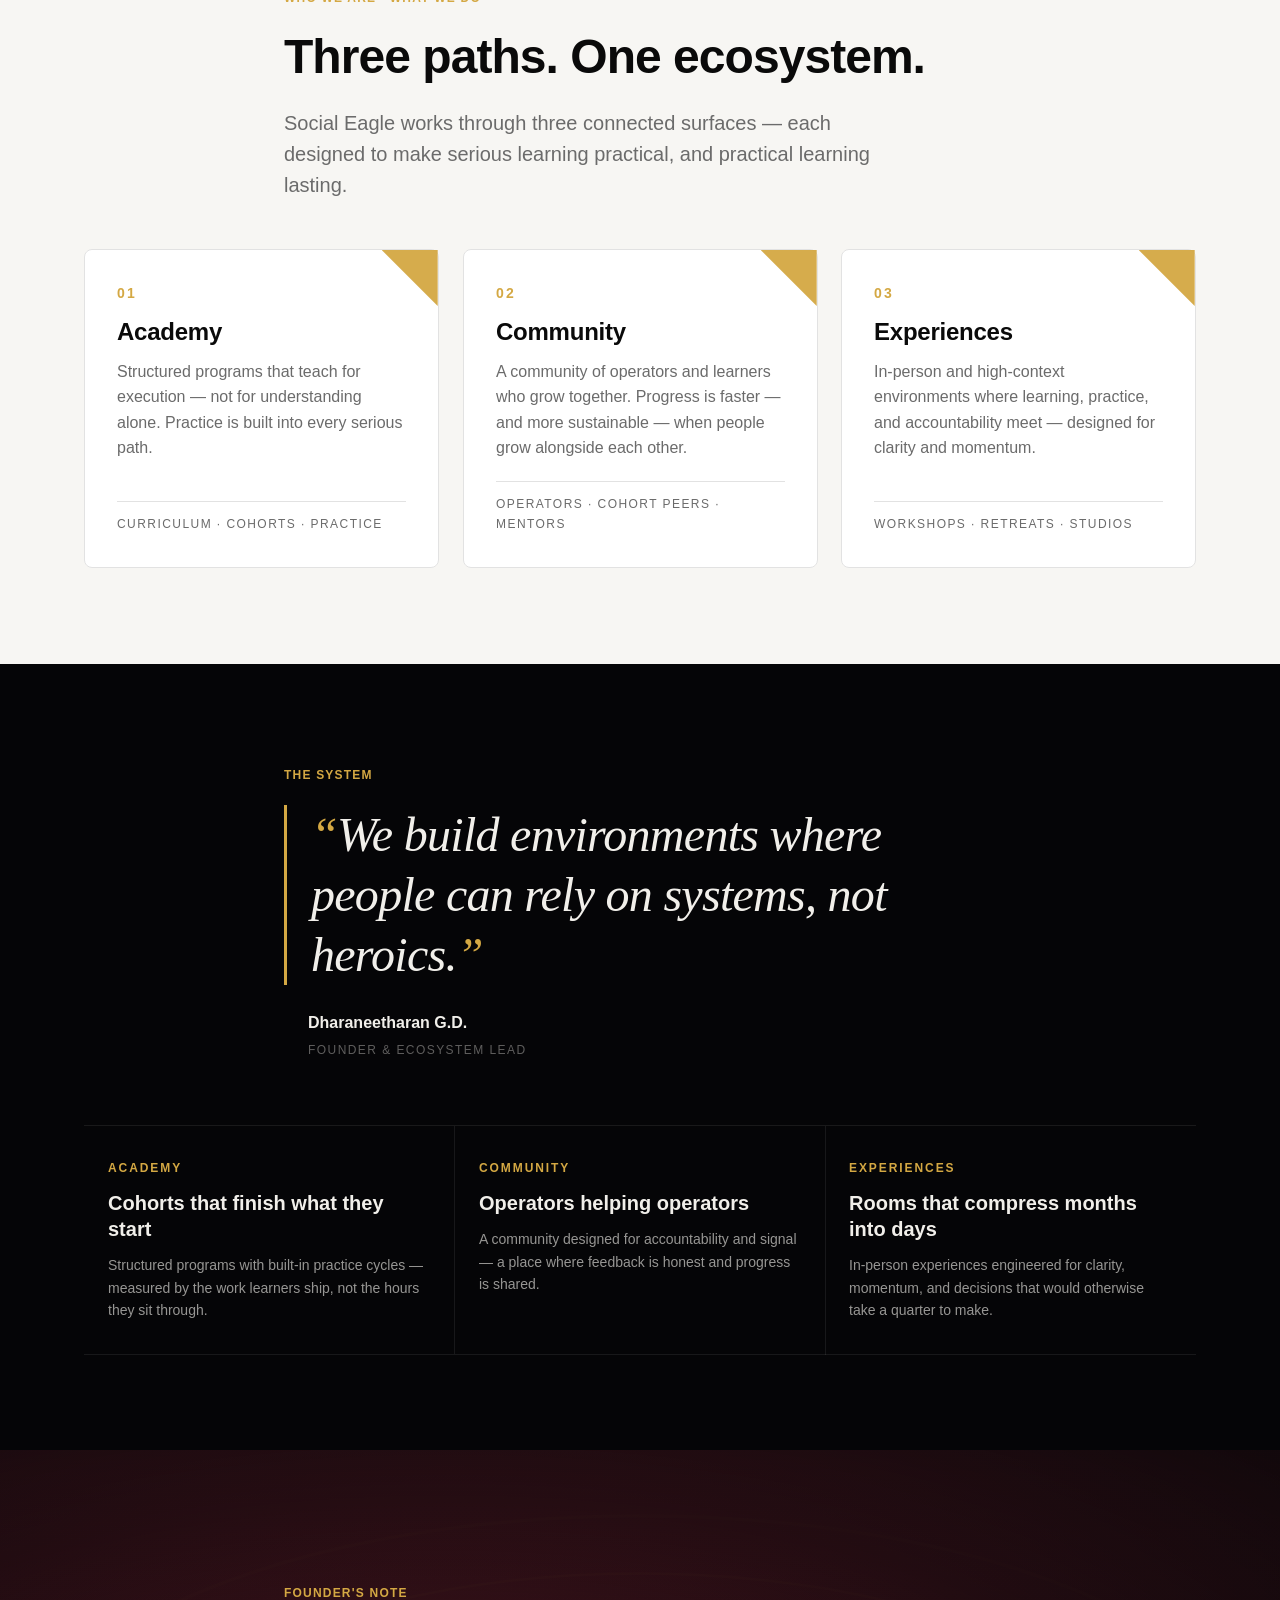
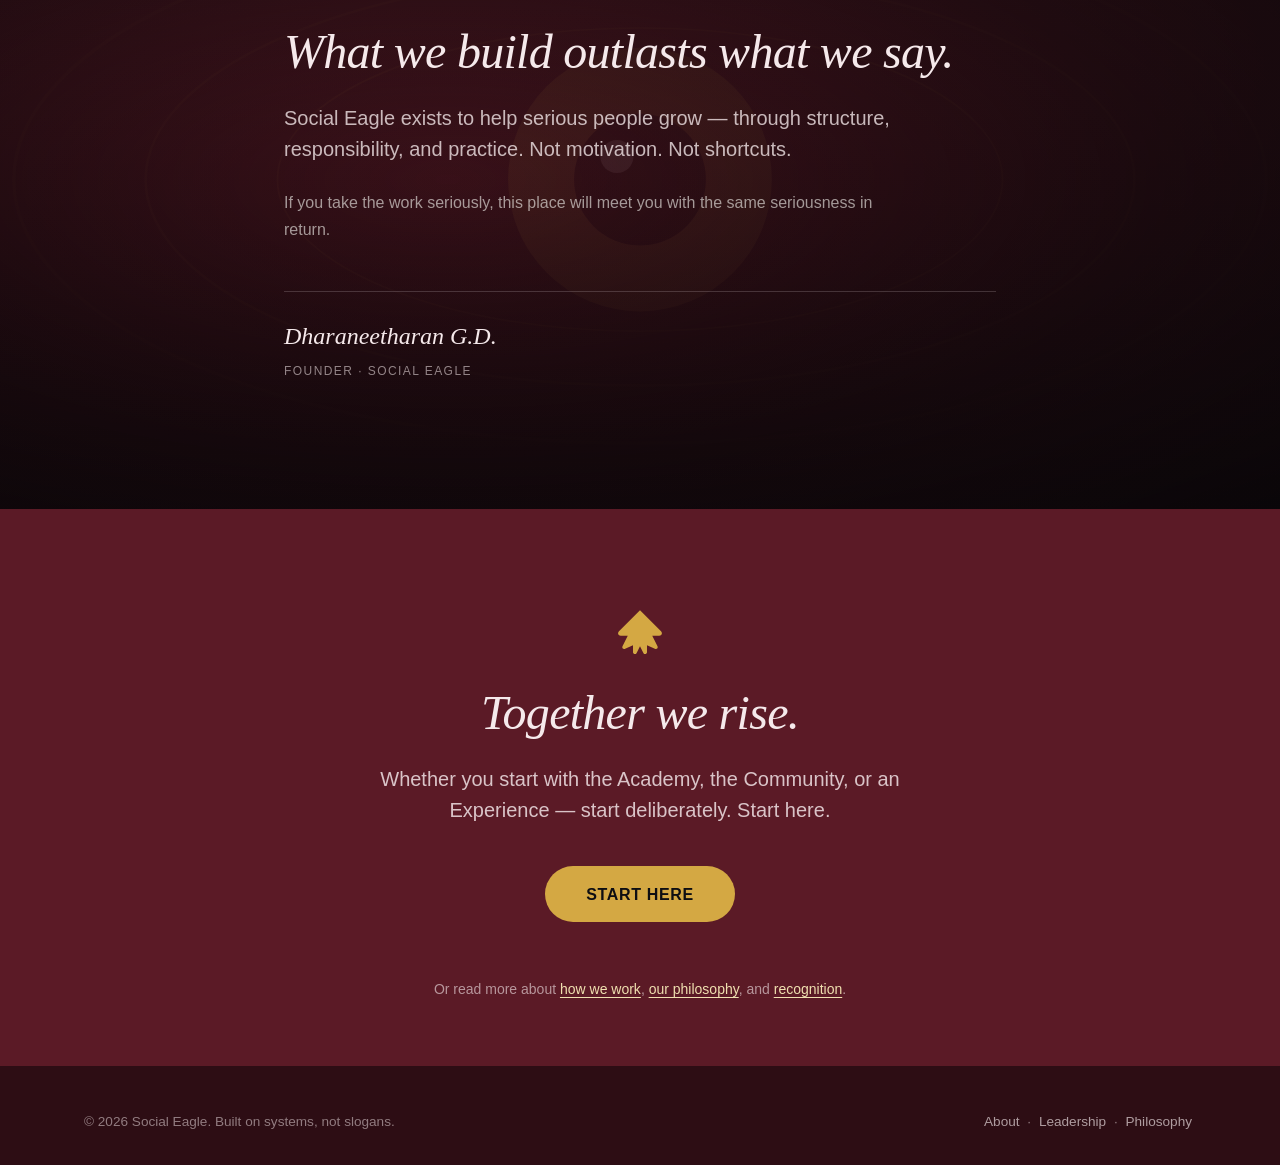
==== commit b95707ff: "Make Social Eagle home page actually immersive Replaces the conservative first cut with the full Jou" ====
--- a/home.html
+++ b/home.html
@@ -5,10 +5,29 @@
   <meta name="viewport" content="width=device-width, initial-scale=1.0" />
   <title>Social Eagle — Learn. Experience. Grow.</title>
   <meta name="description" content="Social Eagle is an ecosystem for serious learners — built on systems, integrity, and applied practice. Learn. Experience. Grow." />
+  <link rel="preconnect" href="https://images.unsplash.com" />
   <link rel="stylesheet" href="styles.css" />
   <link rel="stylesheet" href="home.css" />
 </head>
 <body class="home">
+
+  <!-- Wing-shadow sweep overlay (animated by JS) -->
+  <div class="wing-shadow" aria-hidden="true" data-wing-shadow>
+    <svg viewBox="0 0 1600 400" preserveAspectRatio="none">
+      <defs>
+        <filter id="ws-blur" x="-10%" y="-10%" width="120%" height="120%">
+          <feGaussianBlur stdDeviation="18"/>
+        </filter>
+      </defs>
+      <g filter="url(#ws-blur)" opacity="0.45">
+        <path fill="black" d="M-200 200
+          C 100 80, 400 60, 700 130
+          C 900 170, 1100 180, 1300 150
+          C 1500 130, 1700 110, 1900 140
+          L 1900 400 L -200 400 Z"/>
+      </g>
+    </svg>
+  </div>
 
   <!-- ─── Nav ─────────────────────────────────────── -->
   <nav class="nav nav--home" data-nav>
@@ -19,24 +38,52 @@
         </svg>
         Social Eagle
       </a>
-      <ul class="nav__links">
-        <li><a href="index.html">About</a></li>
-        <li><a href="index.html#philosophy">Philosophy</a></li>
-        <li><a href="index.html#recognition">Recognition</a></li>
-        <li><a href="#start" class="nav__cta">Start Here</a></li>
-      </ul>
+      <div class="nav__right">
+        <button class="sound-toggle" type="button" data-sound aria-pressed="false" aria-label="Toggle ambient soundscape">
+          <svg class="sound-icon sound-icon--off" viewBox="0 0 24 24" width="18" height="18" aria-hidden="true">
+            <path fill="currentColor" d="M3 9v6h4l5 5V4L7 9H3zm13.59 3l2.7-2.7-1.41-1.41L15.17 10.6l-2.7-2.71-1.41 1.41L13.76 12l-2.7 2.71 1.41 1.41 2.7-2.71 2.71 2.71 1.41-1.41z"/>
+          </svg>
+          <svg class="sound-icon sound-icon--on" viewBox="0 0 24 24" width="18" height="18" aria-hidden="true">
+            <path fill="currentColor" d="M3 9v6h4l5 5V4L7 9H3zm11.5 3a4.5 4.5 0 00-2.5-4.03v8.05A4.5 4.5 0 0014.5 12zM12 3.23v2.06a7 7 0 010 13.42v2.06a9 9 0 000-17.54z"/>
+          </svg>
+          <span class="sound-toggle__label">Wind</span>
+        </button>
+        <ul class="nav__links">
+          <li><a href="index.html">About</a></li>
+          <li><a href="index.html#philosophy">Philosophy</a></li>
+          <li><a href="#start" class="nav__cta">Start Here</a></li>
+        </ul>
+      </div>
     </div>
   </nav>
 
   <main id="main">
 
     <!-- ╔══════════════════════════════════════════════╗
-         LEVEL 1 — THE NEST  (Hero, ground level)
+         LEVEL 1 — THE NEST  (parallax hero)
          ╚══════════════════════════════════════════════╝ -->
     <section class="level level-1" aria-labelledby="hero-title">
-      <!-- Wings: SVG, fixed in viewport, fade as user scrolls past hero -->
+      <!-- 4 parallax layers, stacked back→front -->
+      <div class="parallax" aria-hidden="true">
+        <!-- Layer 1: distant sky / clouds (slowest) -->
+        <svg class="px-layer px-clouds" data-px="0.15" viewBox="0 0 1600 900" preserveAspectRatio="xMidYMid slice">
+          <use href="#clouds"/>
+        </svg>
+        <!-- Layer 2: distant mountain ridge -->
+        <svg class="px-layer px-ridge-far" data-px="0.30" viewBox="0 0 1600 900" preserveAspectRatio="xMidYMax slice">
+          <use href="#ridge-far"/>
+        </svg>
+        <!-- Layer 3: closer mountains -->
+        <svg class="px-layer px-ridge-near" data-px="0.55" viewBox="0 0 1600 900" preserveAspectRatio="xMidYMax slice">
+          <use href="#ridge-near"/>
+        </svg>
+        <!-- Layer 4: granite ground texture (fastest) -->
+        <div class="px-layer px-ground" data-px="0.90"></div>
+      </div>
+
+      <!-- Wings: translate up and fade as user scrolls (Takeoff) -->
       <div class="wings" aria-hidden="true" data-wings>
-        <svg class="wings__svg wings__left" viewBox="0 0 600 800" preserveAspectRatio="xMinYMid slice">
+        <svg class="wings__svg wings__left"  viewBox="0 0 600 800" preserveAspectRatio="xMinYMid slice">
           <use href="#wing"/>
         </svg>
         <svg class="wings__svg wings__right" viewBox="0 0 600 800" preserveAspectRatio="xMaxYMid slice">
@@ -47,20 +94,24 @@
       <div class="container level-1__inner">
         <span class="eyebrow eyebrow--light">An ecosystem for serious learners</span>
         <h1 id="hero-title" class="display">
-          <span class="display__line">Learn.</span>
-          <span class="display__line">Experience.</span>
-          <span class="display__line display__line--accent">Grow.</span>
+          <span class="display__line" data-reveal-word>Learn.</span>
+          <span class="display__line" data-reveal-word>Experience.</span>
+          <span class="display__line display__line--accent" data-reveal-word>Grow.</span>
         </h1>
         <p class="lead lead--light">
           Social Eagle is built on systems, not slogans — a place to learn deliberately,
           practise consistently, and grow with people who take the work seriously.
         </p>
         <div class="actions">
-          <a href="#start" class="btn btn--primary">Start Here</a>
-          <a href="#paths" class="btn btn--ghost">See the Paths</a>
+          <a href="#start" class="btn btn--primary btn--talon">
+            <span class="btn__label">Start Here</span>
+          </a>
+          <a href="#paths" class="btn btn--ghost btn--talon">
+            <span class="btn__label">See the Paths</span>
+          </a>
         </div>
         <div class="scroll-cue" aria-hidden="true">
-          <span>Scroll</span>
+          <span>Take off</span>
           <svg width="14" height="20" viewBox="0 0 14 20" fill="none">
             <path d="M7 1v15m0 0l-5-5m5 5l5-5" stroke="currentColor" stroke-width="1.5" stroke-linecap="round"/>
           </svg>
@@ -69,13 +120,13 @@
     </section>
 
     <!-- ╔══════════════════════════════════════════════╗
-         LEVEL 2 — THE ASCENT  (Stats / evidence)
+         LEVEL 2 — THE ASCENT  (thermal currents)
          ╚══════════════════════════════════════════════╝ -->
     <section class="level level-2" aria-labelledby="ascent-title">
-      <!-- Eagle silhouette in climb on right margin -->
-      <svg class="eagle-margin eagle-margin--climb" viewBox="0 0 80 200" aria-hidden="true" data-eagle="climb">
-        <use href="#eagle-climb"/>
-      </svg>
+      <!-- Heat shimmer / vertical streaks behind stats -->
+      <div class="thermals" aria-hidden="true" data-thermals>
+        <span></span><span></span><span></span><span></span><span></span><span></span>
+      </div>
 
       <div class="container container--narrow">
         <span class="eyebrow eyebrow--accent">The Evidence</span>
@@ -87,19 +138,19 @@
 
       <div class="container">
         <ul class="stats" data-stats>
-          <li class="stat" data-reveal>
+          <li class="stat" data-thermal>
             <span class="stat__num">8</span>
             <span class="stat__label">National recognitions &amp; awards</span>
           </li>
-          <li class="stat" data-reveal>
+          <li class="stat" data-thermal>
             <span class="stat__num">5<span class="stat__num-suffix">+ yrs</span></span>
             <span class="stat__label">Continuous industry recognition (2021–2026)</span>
           </li>
-          <li class="stat" data-reveal>
+          <li class="stat" data-thermal>
             <span class="stat__num">10</span>
             <span class="stat__label">Top Social Media Startups — Silicon India</span>
           </li>
-          <li class="stat" data-reveal>
+          <li class="stat" data-thermal>
             <span class="stat__num">1</span>
             <span class="stat__label">Ecosystem — Academy, Community, Experiences</span>
           </li>
@@ -108,7 +159,7 @@
     </section>
 
     <!-- ╔══════════════════════════════════════════════╗
-         LEVEL 3 — THE VANTAGE POINT  (Three paths)
+         LEVEL 3 — THE VANTAGE POINT  (bird's-eye)
          ╚══════════════════════════════════════════════╝ -->
     <section class="level level-3" id="paths" aria-labelledby="paths-title">
       <div class="container container--narrow">
@@ -122,8 +173,9 @@
 
       <div class="container">
         <div class="path-grid">
-          <article class="path-card" data-reveal>
+          <article class="path-card" data-tilt>
             <div class="path-card__corner" aria-hidden="true"></div>
+            <div class="path-card__shadow" aria-hidden="true"></div>
             <span class="path-card__index">01</span>
             <h3 class="path-card__title">Academy</h3>
             <p class="path-card__desc">
@@ -133,8 +185,9 @@
             <span class="path-card__meta">Curriculum · Cohorts · Practice</span>
           </article>
 
-          <article class="path-card" data-reveal>
+          <article class="path-card" data-tilt>
             <div class="path-card__corner" aria-hidden="true"></div>
+            <div class="path-card__shadow" aria-hidden="true"></div>
             <span class="path-card__index">02</span>
             <h3 class="path-card__title">Community</h3>
             <p class="path-card__desc">
@@ -144,8 +197,9 @@
             <span class="path-card__meta">Operators · Cohort peers · Mentors</span>
           </article>
 
-          <article class="path-card" data-reveal>
+          <article class="path-card" data-tilt>
             <div class="path-card__corner" aria-hidden="true"></div>
+            <div class="path-card__shadow" aria-hidden="true"></div>
             <span class="path-card__index">03</span>
             <h3 class="path-card__title">Experiences</h3>
             <p class="path-card__desc">
@@ -159,18 +213,17 @@
     </section>
 
     <!-- ╔══════════════════════════════════════════════╗
-         LEVEL 4 — THE DIVE  (Systems + case studies)
+         LEVEL 4 — THE DIVE  (the strike)
          ╚══════════════════════════════════════════════╝ -->
     <section class="level level-4" aria-labelledby="dive-title">
-      <svg class="eagle-margin eagle-margin--dive" viewBox="0 0 80 200" aria-hidden="true" data-eagle="dive">
-        <use href="#eagle-dive"/>
-      </svg>
+      <!-- Strike flash overlay -->
+      <div class="strike-flash" aria-hidden="true" data-strike></div>
 
       <div class="container container--narrow">
         <span class="eyebrow eyebrow--accent">The System</span>
         <figure class="quote">
           <blockquote id="dive-title" class="quote__text">
-            “We build environments where people can rely on systems, not heroics.”
+            <span class="quote__open" aria-hidden="true">“</span>We build environments where people can rely on systems, not heroics.<span class="quote__close" aria-hidden="true">”</span>
           </blockquote>
           <figcaption class="quote__cite">
             <span class="quote__name">Dharaneetharan G.D.</span>
@@ -210,13 +263,24 @@
     </section>
 
     <!-- ╔══════════════════════════════════════════════╗
-         LEVEL 5 — THE STRATOSPHERE  (Founder's note)
+         LEVEL 5 — THE STRATOSPHERE  (eagle eye)
          ╚══════════════════════════════════════════════╝ -->
     <section class="level level-5" aria-labelledby="founder-title">
-      <!-- Stylised eagle eye (vector, not 4K raster) -->
-      <svg class="eye-bg" viewBox="0 0 800 400" aria-hidden="true" preserveAspectRatio="xMidYMid slice">
-        <use href="#eagle-eye"/>
-      </svg>
+      <!-- Real photo, ken-burns slow zoom -->
+      <div class="eye-photo" aria-hidden="true" data-eye>
+        <img
+          src="https://images.unsplash.com/photo-1611689342806-0863700ce1e4?auto=format&fit=crop&w=1920&q=80"
+          alt=""
+          loading="lazy"
+          referrerpolicy="no-referrer"
+          onerror="this.parentElement.classList.add('eye-photo--fallback'); this.remove();"
+        />
+        <!-- Vector fallback eye (used if image fails) -->
+        <svg class="eye-photo__fallback" viewBox="0 0 800 400" preserveAspectRatio="xMidYMid slice">
+          <use href="#eagle-eye"/>
+        </svg>
+      </div>
+      <div class="eye-scrim" aria-hidden="true"></div>
 
       <div class="container container--narrow level-5__inner">
         <span class="eyebrow eyebrow--accent">Founder's Note</span>
@@ -239,7 +303,7 @@
     </section>
 
     <!-- ╔══════════════════════════════════════════════╗
-         LEVEL 6 — THE HORIZON  (Together We Rise)
+         LEVEL 6 — THE HORIZON  (rise)
          ╚══════════════════════════════════════════════╝ -->
     <section class="level level-6" id="start" aria-labelledby="rise-title">
       <div class="container container--narrow level-6__inner">
@@ -251,9 +315,10 @@
           Whether you start with the Academy, the Community, or an Experience — start
           deliberately. Start here.
         </p>
-        <a href="index.html" class="btn btn--pulse">
+        <a href="index.html" class="btn btn--pulse btn--talon">
           <span class="btn__label">Start Here</span>
           <span class="btn__pulse" aria-hidden="true"></span>
+          <span class="btn__pulse btn__pulse--2" aria-hidden="true"></span>
         </a>
         <p class="horizon-meta">
           Or read more about <a href="index.html">how we work</a>,
@@ -264,6 +329,13 @@
     </section>
 
   </main>
+
+  <!-- Scroll-tracked eagle in right margin (climb in early scroll, dive in late scroll) -->
+  <div class="eagle-track" aria-hidden="true" data-eagle-track>
+    <svg class="eagle-track__shape" viewBox="0 0 80 200" data-eagle-shape>
+      <use href="#eagle-climb"/>
+    </svg>
+  </div>
 
   <footer class="footer footer--home">
     <div class="container footer__inner">
@@ -276,17 +348,15 @@
     </div>
   </footer>
 
-  <!-- ─── SVG sprite (eagle marks, wings, eye) ─── -->
+  <!-- ─── SVG sprite ─── -->
   <svg width="0" height="0" style="position:absolute" aria-hidden="true">
     <defs>
-      <!-- Eagle monogram (simplified mark) -->
       <symbol id="eagle-mark" viewBox="0 0 64 64">
         <path fill="currentColor" d="M32 6 L8 30 c-2 2 -1 5 2 5 l8 0 l-6 12 c-1 2 1 4 3 3 l9 -4 l0 8 c0 2 3 3 4 1 l4 -8 l4 8 c1 2 4 1 4 -1 l0 -8 l9 4 c2 1 4 -1 3 -3 l-6 -12 l8 0 c3 0 4 -3 2 -5 z"/>
       </symbol>
 
-      <!-- Wing (used twice, mirrored) -->
       <symbol id="wing" viewBox="0 0 600 800">
-        <path fill="currentColor" opacity="0.45" d="M0 400
+        <path fill="currentColor" opacity="0.55" d="M0 400
           C 80 280, 200 230, 340 250
           C 420 260, 480 290, 540 340
           C 560 360, 560 380, 540 390
@@ -301,19 +371,19 @@
           C -5 450, -5 425, 0 400 Z"/>
       </symbol>
 
-      <!-- Eagle in steep climb (silhouette, simplified) -->
+      <!-- Eagle climb (silhouette, simplified) -->
       <symbol id="eagle-climb" viewBox="0 0 80 200">
         <path fill="currentColor" d="M40 8
           c-2 0 -4 2 -4 4 l0 14 l-12 -6 c-2 -1 -4 1 -3 3 l10 16 l-22 8 c-2 1 -2 3 0 4 l24 6 l-14 30 c-1 2 1 4 3 3 l14 -10 l0 110 c0 2 2 4 4 4 c2 0 4 -2 4 -4 l0 -110 l14 10 c2 1 4 -1 3 -3 l-14 -30 l24 -6 c2 -1 2 -3 0 -4 l-22 -8 l10 -16 c1 -2 -1 -4 -3 -3 l-12 6 l0 -14 c0 -2 -2 -4 -4 -4 z"/>
       </symbol>
 
-      <!-- Eagle in dive / strike -->
+      <!-- Eagle dive -->
       <symbol id="eagle-dive" viewBox="0 0 80 200">
         <path fill="currentColor" d="M40 4
           c-2 0 -4 2 -4 4 l0 90 l-22 -10 c-2 -1 -4 1 -3 3 l22 24 l-26 30 c-2 2 0 5 3 4 l28 -10 l0 50 l-6 8 c-1 2 1 4 3 3 l5 -3 l0 5 c0 2 2 4 4 4 c2 0 4 -2 4 -4 l0 -5 l5 3 c2 1 4 -1 3 -3 l-6 -8 l0 -50 l28 10 c3 1 5 -2 3 -4 l-26 -30 l22 -24 c1 -2 -1 -4 -3 -3 l-22 10 l0 -90 c0 -2 -2 -4 -4 -4 z"/>
       </symbol>
 
-      <!-- Stylised eagle eye (concentric rings + iris) -->
+      <!-- Stylised vector eagle eye (fallback) -->
       <symbol id="eagle-eye" viewBox="0 0 800 400">
         <ellipse cx="400" cy="200" rx="380" ry="160" fill="none" stroke="currentColor" stroke-width="2" opacity="0.25"/>
         <ellipse cx="400" cy="200" rx="300" ry="125" fill="none" stroke="currentColor" stroke-width="1.5" opacity="0.35"/>
@@ -322,6 +392,40 @@
         <circle cx="400" cy="200" r="40" fill="#0a0a0a"/>
         <circle cx="386" cy="186" r="10" fill="#ffffff" opacity="0.9"/>
       </symbol>
+
+      <!-- Parallax: distant clouds -->
+      <symbol id="clouds" viewBox="0 0 1600 900">
+        <g fill="rgba(212,168,67,0.06)">
+          <ellipse cx="200" cy="180" rx="220" ry="36"/>
+          <ellipse cx="500" cy="240" rx="280" ry="42"/>
+          <ellipse cx="900" cy="170" rx="320" ry="40"/>
+          <ellipse cx="1280" cy="260" rx="260" ry="36"/>
+          <ellipse cx="1500" cy="140" rx="200" ry="30"/>
+        </g>
+        <g fill="rgba(212,168,67,0.04)">
+          <ellipse cx="100"  cy="350" rx="320" ry="52"/>
+          <ellipse cx="780"  cy="380" rx="380" ry="56"/>
+          <ellipse cx="1400" cy="360" rx="300" ry="48"/>
+        </g>
+      </symbol>
+
+      <!-- Distant ridge -->
+      <symbol id="ridge-far" viewBox="0 0 1600 900">
+        <path fill="rgba(91,26,38,0.35)"
+          d="M0 720
+            L120 660 L240 700 L360 620 L500 680 L640 600 L780 660
+            L920 580 L1080 660 L1240 600 L1380 680 L1520 620 L1600 660
+            L1600 900 L0 900 Z"/>
+      </symbol>
+
+      <!-- Near ridge -->
+      <symbol id="ridge-near" viewBox="0 0 1600 900">
+        <path fill="rgba(10,10,12,0.85)"
+          d="M0 820
+            L100 740 L220 800 L340 700 L460 780 L580 720 L700 800
+            L820 720 L960 800 L1100 720 L1240 800 L1380 720 L1500 800 L1600 760
+            L1600 900 L0 900 Z"/>
+      </symbol>
     </defs>
   </svg>
 
--- a/home.css
+++ b/home.css
@@ -1,77 +1,69 @@
 /* ════════════════════════════════════════════════════════
-   Social Eagle — Home (The Journey)
-   Layered on top of styles.css. Applies design foundations:
-   8px spacing grid · explicit type scale · semantic tokens ·
-   reduced-motion-safe animation.
+   Social Eagle — Home (The Journey, immersive)
+   8px grid · explicit type scale · semantic tokens ·
+   scroll-driven parallax · reduced-motion fallback.
    ══════════════════════════════════════════════════════════ */
 
 /* ─── Tokens ─────────────────────────────────────────────── */
 :root {
-  /* Brand palette (extends styles.css gold + black) */
   --maroon:        #5b1a26;
   --maroon-deep:   #2d0d14;
   --maroon-ink:    #f5e9eb;
   --space-black:   #050507;
-  --charcoal:      #111114;
-  --charcoal-2:    #1a1a1f;
+  --charcoal:      #0e0e12;
+  --charcoal-2:    #16161b;
   --hairline:      rgba(255,255,255,0.08);
-  --hairline-soft: rgba(255,255,255,0.04);
   --on-dark:       #f1efea;
   --on-dark-muted: rgba(241,239,234,0.62);
   --on-dark-subtle: rgba(241,239,234,0.38);
 
-  /* Type scale (1.250 modular, 16px base) */
-  --fs-xs:   12px;
-  --fs-sm:   14px;
-  --fs-base: 16px;
-  --fs-lg:   18px;
-  --fs-xl:   20px;
-  --fs-2xl:  24px;
-  --fs-3xl:  30px;
-  --fs-4xl:  36px;
-  --fs-5xl:  48px;
-  --fs-6xl:  60px;
-  --fs-7xl:  72px;
-
-  /* Spacing — 8px base grid */
-  --s-1:  4px;
-  --s-2:  8px;
-  --s-3: 12px;
-  --s-4: 16px;
-  --s-5: 20px;
-  --s-6: 24px;
-  --s-8: 32px;
-  --s-10: 40px;
-  --s-12: 48px;
-  --s-16: 64px;
-  --s-20: 80px;
-  --s-24: 96px;
-  --s-32: 128px;
-
-  /* Radius scale */
-  --r-sm: 4px;
-  --r-md: 8px;
-  --r-lg: 16px;
-
-  /* Motion */
+  --fs-xs:12px; --fs-sm:14px; --fs-base:16px; --fs-lg:18px; --fs-xl:20px;
+  --fs-2xl:24px; --fs-3xl:30px; --fs-4xl:36px; --fs-5xl:48px;
+  --fs-6xl:60px; --fs-7xl:72px;
+
+  --s-1:4px; --s-2:8px; --s-3:12px; --s-4:16px; --s-5:20px; --s-6:24px;
+  --s-8:32px; --s-10:40px; --s-12:48px; --s-16:64px; --s-20:80px;
+  --s-24:96px; --s-32:128px;
+
+  --r-sm:4px; --r-md:8px; --r-lg:16px;
+
   --ease-out:    cubic-bezier(0.22, 1, 0.36, 1);
   --ease-in:     cubic-bezier(0.4, 0, 0.6, 1);
-  --dur-fast:    160ms;
-  --dur-base:    240ms;
-  --dur-slow:    600ms;
-  --dur-section: 800ms;
-}
-
-/* ─── Reset hooks specific to home ───────────────────────── */
+  --ease-strike: cubic-bezier(0.85, 0, 0.15, 1);
+  --dur-fast: 160ms; --dur-base: 240ms; --dur-slow: 600ms; --dur-section: 800ms;
+}
+
+/* ─── Page baseline ──────────────────────────────────────── */
 .home {
   background: var(--charcoal);
   color: var(--on-dark);
-  /* Avoid the global smooth-scroll fighting reveal animations */
   scroll-behavior: auto;
-}
-.home main { display: block; }
-
-/* ─── Nav (home variant: dark, transparent → solid on scroll) ─ */
+  overflow-x: hidden;
+}
+.home main { display: block; position: relative; z-index: 1; }
+
+/* ─── Wing-shadow sweep (passes over content periodically) ─ */
+.wing-shadow {
+  position: fixed;
+  inset: 0;
+  pointer-events: none;
+  z-index: 50;
+  opacity: 0;
+  mix-blend-mode: multiply;
+  transition: opacity 0.4s var(--ease-out);
+}
+.wing-shadow svg {
+  position: absolute;
+  width: 200%;
+  height: 60vh;
+  left: -100%;
+  top: var(--ws-top, 30vh);
+  transform: translate3d(var(--ws-x, -100%), 0, 0);
+  will-change: transform;
+}
+.wing-shadow.is-sweeping { opacity: 1; }
+
+/* ─── Nav (dark, transparent → solid) ─────────────────────── */
 .nav--home {
   position: fixed;
   inset: 0 0 auto 0;
@@ -87,42 +79,49 @@
   -webkit-backdrop-filter: blur(12px) saturate(140%);
   border-bottom-color: var(--hairline);
 }
-.nav--home .nav__inner { height: 64px; }
+.nav--home .nav__inner { height: 64px; display: flex; align-items: center; justify-content: space-between; }
 .nav--home .nav__logo {
-  color: var(--on-dark);
-  display: inline-flex;
-  align-items: center;
-  gap: var(--s-2);
+  color: var(--on-dark); display: inline-flex; align-items: center; gap: var(--s-2);
+  text-decoration: none; font-weight: 700;
 }
 .nav__mark { color: var(--accent); }
+.nav__right { display: flex; align-items: center; gap: var(--s-6); }
+.nav--home .nav__links { display: flex; gap: var(--s-6); list-style: none; align-items: center; }
 .nav--home .nav__links a {
-  color: var(--on-dark-muted);
-  text-decoration: none;
-  font-size: var(--fs-sm);
+  color: var(--on-dark-muted); text-decoration: none; font-size: var(--fs-sm);
   transition: color var(--dur-fast) var(--ease-out);
 }
 .nav--home .nav__links a:hover,
 .nav--home .nav__links a:focus-visible { color: var(--on-dark); }
 .nav--home .nav__cta {
-  padding: var(--s-2) var(--s-4);
-  border: 1px solid var(--accent);
-  border-radius: var(--r-sm);
-  color: var(--on-dark) !important;
-  font-weight: 600;
+  padding: var(--s-2) var(--s-4); border: 1px solid var(--accent);
+  border-radius: var(--r-sm); color: var(--on-dark) !important; font-weight: 600;
 }
 .nav--home .nav__cta:hover { background: var(--accent); color: var(--charcoal) !important; }
-.nav--home .nav__cta:focus-visible {
-  outline: 2px solid var(--accent);
-  outline-offset: 3px;
-}
+.nav--home .nav__cta:focus-visible { outline: 2px solid var(--accent); outline-offset: 3px; }
+
+/* ─── Sound toggle ───────────────────────────────────────── */
+.sound-toggle {
+  display: inline-flex; align-items: center; gap: var(--s-2);
+  background: transparent; color: var(--on-dark-muted);
+  border: 1px solid var(--hairline); border-radius: 999px;
+  height: 34px; padding: 0 var(--s-3);
+  font-size: var(--fs-xs); letter-spacing: 0.12em; text-transform: uppercase;
+  cursor: pointer;
+  transition: color var(--dur-fast) var(--ease-out), border-color var(--dur-fast) var(--ease-out);
+}
+.sound-toggle:hover { color: var(--on-dark); border-color: var(--on-dark-muted); }
+.sound-toggle:focus-visible { outline: 2px solid var(--accent); outline-offset: 3px; }
+.sound-toggle .sound-icon--on  { display: none; }
+.sound-toggle[aria-pressed="true"] .sound-icon--off { display: none; }
+.sound-toggle[aria-pressed="true"] .sound-icon--on  { display: inline; }
+.sound-toggle[aria-pressed="true"] { color: var(--accent); border-color: var(--accent); }
 
 /* ─── Generic level scaffold ─────────────────────────────── */
 .level {
   position: relative;
   padding: var(--s-24) 0;
   overflow: hidden;
-  transition: background var(--dur-section) var(--ease-out),
-              color var(--dur-section) var(--ease-out);
 }
 .container--narrow { max-width: var(--max-w-narrow); }
 
@@ -131,122 +130,136 @@
 
 .title {
   font-size: clamp(var(--fs-3xl), 4.4vw, var(--fs-5xl));
-  line-height: 1.15;
-  letter-spacing: -0.02em;
-  font-weight: 700;
+  line-height: 1.15; letter-spacing: -0.02em; font-weight: 700;
   margin: 0 0 var(--s-6);
 }
 .title--display {
   font-family: var(--font-serif);
-  font-style: italic;
-  font-weight: 400;
-  letter-spacing: -0.015em;
-}
-.lead {
-  font-size: var(--fs-xl);
-  line-height: 1.55;
-  max-width: 620px;
-  margin: 0 0 var(--s-6);
-}
+  font-style: italic; font-weight: 400; letter-spacing: -0.015em;
+}
+.lead { font-size: var(--fs-xl); line-height: 1.55; max-width: 620px; margin: 0 0 var(--s-6); }
 .lead--light { color: var(--on-dark-muted); }
 .body { font-size: var(--fs-base); line-height: 1.7; max-width: 620px; }
 .body--light { color: var(--on-dark-muted); }
 
-/* ─── Buttons ────────────────────────────────────────────── */
+/* ─── Buttons (talon grip) ───────────────────────────────── */
 .actions { display: flex; gap: var(--s-4); margin-top: var(--s-8); flex-wrap: wrap; }
 .btn {
-  display: inline-flex;
-  align-items: center;
-  justify-content: center;
-  gap: var(--s-2);
-  height: 48px;
-  padding: 0 var(--s-6);
-  border-radius: var(--r-sm);
-  font-size: var(--fs-sm);
-  font-weight: 600;
-  letter-spacing: 0.02em;
-  text-decoration: none;
-  border: 1px solid transparent;
-  cursor: pointer;
-  transition: transform var(--dur-fast) var(--ease-out),
+  display: inline-flex; align-items: center; justify-content: center; gap: var(--s-2);
+  height: 48px; padding: 0 var(--s-6); border-radius: var(--r-sm);
+  font-size: var(--fs-sm); font-weight: 600; letter-spacing: 0.02em;
+  text-decoration: none; border: 1px solid transparent; cursor: pointer;
+  transition: transform 80ms var(--ease-strike),
               background-color var(--dur-fast) var(--ease-out),
               color var(--dur-fast) var(--ease-out),
-              border-color var(--dur-fast) var(--ease-out);
+              border-color var(--dur-fast) var(--ease-out),
+              box-shadow var(--dur-fast) var(--ease-out);
 }
 .btn:focus-visible { outline: 2px solid var(--accent); outline-offset: 3px; }
-.btn:active { transform: scale(0.97); }                    /* "talon grip" */
-.btn[disabled], .btn[aria-disabled="true"] {
-  opacity: 0.45; pointer-events: none; cursor: not-allowed;
-}
-
-.btn--primary {
-  background: var(--accent);
-  color: var(--charcoal);
-  border-color: var(--accent);
-}
-.btn--primary:hover { background: #e0b755; border-color: #e0b755; }
-
-.btn--ghost {
-  background: transparent;
-  color: var(--on-dark);
-  border-color: var(--hairline);
-}
+
+/* "Talon grip" — quick contract on press, gentle release */
+.btn--talon:active {
+  transform: scale(0.94) skewX(-1.5deg);
+  transition-duration: 60ms;
+}
+.btn--talon.is-released {
+  animation: talonRelease 280ms var(--ease-out);
+}
+@keyframes talonRelease {
+  0%   { transform: scale(0.94) skewX(-1.5deg); }
+  60%  { transform: scale(1.04) skewX(0); }
+  100% { transform: scale(1)    skewX(0); }
+}
+
+.btn--primary { background: var(--accent); color: var(--charcoal); border-color: var(--accent); }
+.btn--primary:hover { background: #e0b755; border-color: #e0b755;
+  box-shadow: 0 8px 24px -8px rgba(212,168,67,0.6); }
+
+.btn--ghost { background: transparent; color: var(--on-dark); border-color: var(--hairline); }
 .btn--ghost:hover { border-color: var(--on-dark-muted); background: rgba(255,255,255,0.04); }
 
 /* ─── Reveal-on-scroll baseline ──────────────────────────── */
 [data-reveal] {
-  opacity: 0;
-  transform: translateY(24px);
+  opacity: 0; transform: translateY(24px);
   transition: opacity var(--dur-slow) var(--ease-out),
               transform var(--dur-slow) var(--ease-out);
   will-change: opacity, transform;
 }
-[data-reveal].is-in {
-  opacity: 1;
-  transform: translateY(0);
-}
+[data-reveal].is-in { opacity: 1; transform: translateY(0); }
+
+/* Word-by-word hero reveal */
+[data-reveal-word] {
+  display: block;
+  opacity: 0;
+  transform: translateY(40px) skewY(4deg);
+  transition: opacity 800ms var(--ease-out),
+              transform 800ms var(--ease-out);
+}
+[data-reveal-word].is-in { opacity: 1; transform: translateY(0) skewY(0); }
 
 /* ════════════════════════════════════════════════════════
-   LEVEL 1 — THE NEST
+   LEVEL 1 — THE NEST  (parallax)
    ════════════════════════════════════════════════════════ */
 .level-1 {
   background:
-    radial-gradient(ellipse at 50% 30%, #1c1c20 0%, var(--charcoal) 55%, var(--space-black) 100%),
-    /* subtle granite texture via layered noise */
-    repeating-linear-gradient(45deg, rgba(255,255,255,0.012) 0 2px, transparent 2px 5px),
-    repeating-linear-gradient(-45deg, rgba(255,255,255,0.012) 0 2px, transparent 2px 5px);
-  background-blend-mode: normal, overlay, overlay;
+    radial-gradient(ellipse at 50% 30%, #1c1c20 0%, var(--charcoal) 55%, var(--space-black) 100%);
   min-height: 100svh;
   padding: var(--s-32) 0 var(--s-24);
-  display: flex;
-  align-items: center;
-}
-.level-1__inner { width: 100%; }
+  display: flex; align-items: center;
+  isolation: isolate;
+}
+.level-1__inner { width: 100%; position: relative; z-index: 5; }
 .level-1 .display {
   font-size: clamp(var(--fs-5xl), 9vw, 96px);
-  line-height: 1.02;
-  letter-spacing: -0.035em;
-  font-weight: 800;
+  line-height: 1.02; letter-spacing: -0.035em; font-weight: 800;
   margin: var(--s-6) 0 var(--s-8);
 }
 .display__line { display: block; }
 .display__line--accent {
-  color: var(--accent);
-  font-style: italic;
-  font-family: var(--font-serif);
-  font-weight: 500;
-  letter-spacing: -0.02em;
-}
+  color: var(--accent); font-style: italic; font-family: var(--font-serif);
+  font-weight: 500; letter-spacing: -0.02em;
+}
+
+/* Parallax layers */
+.parallax {
+  position: absolute; inset: 0; pointer-events: none; z-index: 0;
+  overflow: hidden;
+}
+.px-layer {
+  position: absolute; inset: 0;
+  width: 100%; height: 110%;
+  will-change: transform;
+}
+.px-clouds   { color: rgba(212,168,67,0.06); }
+.px-ridge-far  { bottom: 0; height: 60%; top: auto; }
+.px-ridge-near { bottom: 0; height: 40%; top: auto; }
+.px-ground {
+  bottom: 0; top: auto; height: 18%;
+  background:
+    repeating-linear-gradient(45deg, rgba(255,255,255,0.018) 0 2px, transparent 2px 5px),
+    repeating-linear-gradient(-45deg, rgba(255,255,255,0.018) 0 2px, transparent 2px 5px),
+    linear-gradient(180deg, transparent 0%, var(--space-black) 100%);
+}
+
+/* Wings — translate up + fade as user scrolls */
+.wings {
+  position: absolute; inset: 0; pointer-events: none; z-index: 2;
+  will-change: transform, opacity;
+}
+.wings__svg {
+  position: absolute; top: 50%; transform: translate3d(var(--w-x, 0), calc(-50% + var(--w-y, 0px)), 0);
+  width: 55vw; max-width: 760px; height: 80vh;
+  color: var(--accent); opacity: var(--w-o, 0.55);
+  transition: opacity 1.2s var(--ease-out);
+  will-change: transform, opacity;
+}
+.wings__left  { left: 0;  --w-x: -4%; }
+.wings__right { right: 0; --w-x: 4%;  }
 
 .scroll-cue {
   margin-top: var(--s-16);
-  display: inline-flex;
-  flex-direction: column;
-  align-items: center;
-  gap: var(--s-2);
-  font-size: var(--fs-xs);
-  letter-spacing: 0.18em;
-  text-transform: uppercase;
+  display: inline-flex; flex-direction: column; align-items: center; gap: var(--s-2);
+  font-size: var(--fs-xs); letter-spacing: 0.18em; text-transform: uppercase;
   color: var(--on-dark-subtle);
 }
 @media (prefers-reduced-motion: no-preference) {
@@ -258,103 +271,74 @@
   100% { transform: translateY(-2px); opacity: 0.5; }
 }
 
-/* Wings — fixed in viewport during hero, fade as user scrolls */
-.wings {
-  position: absolute;
-  inset: 0;
-  pointer-events: none;
-  z-index: 0;
-}
-.wings__svg {
-  position: absolute;
-  top: 0;
-  width: 50vw;
-  max-width: 720px;
-  height: 100%;
-  color: var(--accent);
-  opacity: 0;
-  transition: opacity 1.2s var(--ease-out), transform 1.2s var(--ease-out);
-}
-.wings__left  { left: 0;  transform: translateX(-8%); }
-.wings__right { right: 0; transform: translateX(8%);  }
-
-@media (prefers-reduced-motion: no-preference) {
-  .wings.is-ready .wings__left  { opacity: 0.55; transform: translateX(0); }
-  .wings.is-ready .wings__right { opacity: 0.55; transform: translateX(0); }
-  .wings.is-faded .wings__left,
-  .wings.is-faded .wings__right { opacity: 0.05; }
-}
-@media (prefers-reduced-motion: reduce) {
-  .wings__left, .wings__right { opacity: 0.25; transform: none; transition: none; }
-}
-
-/* Push hero content above wings */
-.level-1 .container { position: relative; z-index: 1; }
-
 /* ════════════════════════════════════════════════════════
-   LEVEL 2 — THE ASCENT
+   LEVEL 2 — THE ASCENT  (thermal currents)
    ════════════════════════════════════════════════════════ */
 .level-2 {
-  background: linear-gradient(180deg, var(--charcoal) 0%, var(--maroon-deep) 60%, var(--maroon) 100%);
+  background: linear-gradient(180deg, var(--charcoal) 0%, var(--maroon-deep) 45%, var(--maroon) 100%);
   color: var(--maroon-ink);
+  isolation: isolate;
 }
 .level-2 .title { color: var(--maroon-ink); }
 .level-2 .body  { color: rgba(245,233,235,0.72); }
 
+/* Vertical heat streaks rising */
+.thermals {
+  position: absolute; inset: 0; pointer-events: none; z-index: 0;
+  overflow: hidden;
+}
+.thermals span {
+  position: absolute; bottom: -20%; width: 1px; height: 60%;
+  background: linear-gradient(180deg, transparent 0%, rgba(212,168,67,0.4) 50%, transparent 100%);
+  filter: blur(0.6px);
+  opacity: 0;
+}
+@media (prefers-reduced-motion: no-preference) {
+  .thermals span {
+    animation: rise 7s linear infinite;
+    opacity: 0.7;
+  }
+  .thermals span:nth-child(1) { left: 8%;  animation-delay: 0s;   animation-duration: 6s; }
+  .thermals span:nth-child(2) { left: 22%; animation-delay: 1.2s; animation-duration: 8s; }
+  .thermals span:nth-child(3) { left: 41%; animation-delay: 2.4s; animation-duration: 7s; }
+  .thermals span:nth-child(4) { left: 60%; animation-delay: 0.6s; animation-duration: 9s; }
+  .thermals span:nth-child(5) { left: 78%; animation-delay: 3.0s; animation-duration: 6.5s; }
+  .thermals span:nth-child(6) { left: 92%; animation-delay: 1.8s; animation-duration: 7.5s; }
+}
+@keyframes rise {
+  0%   { transform: translateY(0)     scaleY(1);   opacity: 0; }
+  10%  { opacity: 0.8; }
+  100% { transform: translateY(-160%) scaleY(1.4); opacity: 0; }
+}
+
 .stats {
-  list-style: none;
-  margin: var(--s-12) 0 0;
-  padding: 0;
-  display: grid;
-  grid-template-columns: repeat(auto-fit, minmax(220px, 1fr));
+  list-style: none; margin: var(--s-12) 0 0; padding: 0;
+  display: grid; grid-template-columns: repeat(auto-fit, minmax(220px, 1fr));
   gap: var(--s-6);
+  position: relative; z-index: 1;
 }
 .stat {
   padding: var(--s-8) var(--s-6);
   border-top: 1px solid rgba(245,233,235,0.18);
-  display: flex;
-  flex-direction: column;
-  gap: var(--s-3);
+  display: flex; flex-direction: column; gap: var(--s-3);
+  /* Each stat lifts as user scrolls past — JS sets --t */
+  transform: translate3d(0, var(--t, 0px), 0);
+  will-change: transform;
 }
 .stat__num {
   font-size: clamp(var(--fs-5xl), 6vw, var(--fs-7xl));
-  font-weight: 800;
-  letter-spacing: -0.04em;
-  line-height: 1;
+  font-weight: 800; letter-spacing: -0.04em; line-height: 1;
   color: var(--accent);
   font-variant-numeric: tabular-nums;
+  text-shadow: 0 0 30px rgba(212,168,67,0.25);
 }
 .stat__num-suffix {
-  font-size: 0.4em;
-  font-weight: 600;
-  margin-left: var(--s-2);
-  vertical-align: super;
-  color: var(--accent-light);
+  font-size: 0.4em; font-weight: 600; margin-left: var(--s-2);
+  vertical-align: super; color: var(--accent-light);
 }
 .stat__label {
-  font-size: var(--fs-sm);
-  line-height: 1.5;
+  font-size: var(--fs-sm); line-height: 1.5;
   color: rgba(245,233,235,0.78);
-}
-
-/* Eagle silhouette in the right margin */
-.eagle-margin {
-  position: absolute;
-  right: clamp(8px, 3vw, 32px);
-  top: 18%;
-  width: 44px;
-  height: 110px;
-  color: var(--accent);
-  opacity: 0.5;
-  transition: transform 1.2s var(--ease-out), opacity 1.2s var(--ease-out);
-}
-.eagle-margin--climb { transform: translateY(40px); }
-.eagle-margin--dive  { transform: translateY(-40px) rotate(8deg); color: var(--accent-light); }
-.level-2.is-in .eagle-margin--climb,
-.level-4.is-in .eagle-margin--dive { transform: translateY(0) rotate(0); opacity: 0.8; }
-
-@media (prefers-reduced-motion: reduce) {
-  .eagle-margin { transition: none; transform: none; }
 }
 
 /* ════════════════════════════════════════════════════════
@@ -369,190 +353,180 @@
 
 .path-grid {
   margin-top: var(--s-12);
-  display: grid;
-  grid-template-columns: repeat(auto-fit, minmax(280px, 1fr));
+  display: grid; grid-template-columns: repeat(auto-fit, minmax(280px, 1fr));
   gap: var(--s-6);
+  perspective: 1200px;
 }
 .path-card {
-  position: relative;
+  position: relative; isolation: isolate;
   background: var(--white);
   border: 1px solid var(--border);
   border-radius: var(--r-md);
   padding: var(--s-8);
-  display: flex;
-  flex-direction: column;
-  gap: var(--s-3);
-  transition: transform var(--dur-base) var(--ease-out),
+  display: flex; flex-direction: column; gap: var(--s-3);
+  transform-style: preserve-3d;
+  transform: rotateX(var(--rx, 0deg)) rotateY(var(--ry, 0deg)) translateZ(0);
+  transition: transform 240ms var(--ease-out),
               box-shadow var(--dur-base) var(--ease-out),
               border-color var(--dur-base) var(--ease-out);
-  isolation: isolate;
-}
-/* Wing-tapered top-right corner — sharp, geometric */
+  will-change: transform;
+}
 .path-card__corner {
-  position: absolute;
-  top: 0; right: 0;
+  position: absolute; top: 0; right: 0;
   width: 56px; height: 56px;
   background: var(--accent);
   clip-path: polygon(100% 0, 100% 100%, 0 0);
-  opacity: 0.9;
-  transition: width var(--dur-base) var(--ease-out), height var(--dur-base) var(--ease-out);
+  opacity: 0.95;
+  transition: width var(--dur-base) var(--ease-out),
+              height var(--dur-base) var(--ease-out);
+}
+/* "Wing shadow" projected over each card on hover */
+.path-card__shadow {
+  position: absolute; inset: 0; pointer-events: none;
+  background: radial-gradient(ellipse at 30% -10%, rgba(0,0,0,0.18) 0%, transparent 55%);
+  opacity: 0; transition: opacity var(--dur-base) var(--ease-out);
+  border-radius: inherit;
 }
 .path-card:hover {
-  transform: translateY(-4px);
   border-color: var(--accent);
-  box-shadow: 0 16px 40px -12px rgba(91, 26, 38, 0.2);
-}
-.path-card:hover .path-card__corner { width: 72px; height: 72px; }
+  box-shadow: 0 24px 60px -16px rgba(91, 26, 38, 0.28);
+}
+.path-card:hover .path-card__corner { width: 80px; height: 80px; }
+.path-card:hover .path-card__shadow { opacity: 1; }
 .path-card:focus-within { outline: 2px solid var(--accent); outline-offset: 4px; }
 
 .path-card__index {
-  font-size: var(--fs-sm);
-  font-weight: 700;
-  letter-spacing: 0.16em;
-  color: var(--accent);
-  font-variant-numeric: tabular-nums;
+  font-size: var(--fs-sm); font-weight: 700; letter-spacing: 0.16em;
+  color: var(--accent); font-variant-numeric: tabular-nums;
 }
 .path-card__title {
-  font-size: var(--fs-2xl);
-  line-height: 1.2;
-  font-weight: 700;
-  letter-spacing: -0.01em;
-  color: var(--black);
-  margin: 0;
+  font-size: var(--fs-2xl); line-height: 1.2;
+  font-weight: 700; letter-spacing: -0.01em; color: var(--black); margin: 0;
 }
 .path-card__desc {
-  font-size: var(--fs-base);
-  line-height: 1.6;
-  color: var(--muted);
-  margin: 0;
-  flex: 1;
+  font-size: var(--fs-base); line-height: 1.6; color: var(--muted);
+  margin: 0; flex: 1;
 }
 .path-card__meta {
-  font-size: var(--fs-xs);
-  letter-spacing: 0.12em;
-  text-transform: uppercase;
-  color: var(--muted);
-  border-top: 1px solid var(--border);
-  padding-top: var(--s-3);
-  margin-top: var(--s-2);
+  font-size: var(--fs-xs); letter-spacing: 0.12em; text-transform: uppercase;
+  color: var(--muted); border-top: 1px solid var(--border);
+  padding-top: var(--s-3); margin-top: var(--s-2);
 }
 
 /* ════════════════════════════════════════════════════════
-   LEVEL 4 — THE DIVE
+   LEVEL 4 — THE DIVE  (the strike)
    ════════════════════════════════════════════════════════ */
 .level-4 {
   background: var(--space-black);
   color: var(--on-dark);
+  isolation: isolate;
 }
 .level-4 .title { color: var(--on-dark); }
 
-.quote {
-  margin: 0 0 var(--s-16);
-  padding: 0;
-}
+/* Strike flash — JS triggers when section enters */
+.strike-flash {
+  position: absolute; inset: 0;
+  pointer-events: none; z-index: 0;
+  background: radial-gradient(ellipse at 70% 0%, rgba(212,168,67,0.35) 0%, transparent 50%);
+  opacity: 0;
+  transition: opacity 1.2s var(--ease-out);
+}
+.strike-flash.is-strike { opacity: 1; transition-duration: 200ms; }
+
+.quote { margin: 0 0 var(--s-16); padding: 0; position: relative; z-index: 1; }
 .quote__text {
-  font-family: var(--font-serif);
-  font-style: italic;
+  font-family: var(--font-serif); font-style: italic;
   font-size: clamp(var(--fs-3xl), 4vw, var(--fs-5xl));
-  line-height: 1.25;
-  letter-spacing: -0.015em;
-  font-weight: 400;
+  line-height: 1.25; letter-spacing: -0.015em; font-weight: 400;
   color: var(--on-dark);
   margin: 0 0 var(--s-6);
   border-left: 3px solid var(--accent);
   padding-left: var(--s-6);
 }
+.quote__open, .quote__close { color: var(--accent); }
 .quote__cite {
-  display: flex;
-  flex-direction: column;
-  gap: var(--s-1);
+  display: flex; flex-direction: column; gap: var(--s-1);
   padding-left: var(--s-6);
 }
 .quote__name { font-weight: 700; color: var(--on-dark); font-size: var(--fs-base); }
 .quote__role { font-size: var(--fs-xs); letter-spacing: 0.12em; text-transform: uppercase; color: var(--on-dark-subtle); }
 
 .cases {
-  list-style: none;
-  margin: 0;
-  padding: 0;
-  display: grid;
-  grid-template-columns: repeat(auto-fit, minmax(260px, 1fr));
+  list-style: none; margin: 0; padding: 0;
+  display: grid; grid-template-columns: repeat(auto-fit, minmax(260px, 1fr));
   gap: 0;
   border-top: 1px solid var(--hairline);
+  position: relative; z-index: 1;
 }
 .case {
   padding: var(--s-8) var(--s-6);
   border-bottom: 1px solid var(--hairline);
   border-right: 1px solid var(--hairline);
-  display: flex;
-  flex-direction: column;
-  gap: var(--s-3);
+  display: flex; flex-direction: column; gap: var(--s-3);
 }
 .case:last-child { border-right: none; }
 .case__tag {
-  font-size: var(--fs-xs);
-  letter-spacing: 0.16em;
-  text-transform: uppercase;
-  color: var(--accent);
-  font-weight: 700;
-}
-.case__title {
-  font-size: var(--fs-xl);
-  line-height: 1.3;
-  font-weight: 600;
-  margin: 0;
-  color: var(--on-dark);
-}
-.case__desc {
-  font-size: var(--fs-sm);
-  line-height: 1.6;
-  color: var(--on-dark-muted);
-  margin: 0;
-}
+  font-size: var(--fs-xs); letter-spacing: 0.16em; text-transform: uppercase;
+  color: var(--accent); font-weight: 700;
+}
+.case__title { font-size: var(--fs-xl); line-height: 1.3; font-weight: 600; margin: 0; color: var(--on-dark); }
+.case__desc { font-size: var(--fs-sm); line-height: 1.6; color: var(--on-dark-muted); margin: 0; }
 
 /* ════════════════════════════════════════════════════════
-   LEVEL 5 — THE STRATOSPHERE
+   LEVEL 5 — THE STRATOSPHERE  (real eagle eye)
    ════════════════════════════════════════════════════════ */
 .level-5 {
   background: linear-gradient(180deg, var(--maroon) 0%, var(--maroon-deep) 55%, var(--space-black) 100%);
   color: var(--maroon-ink);
   padding: var(--s-32) 0;
-}
-.level-5__inner { position: relative; z-index: 1; text-align: left; }
+  isolation: isolate;
+}
+.level-5__inner { position: relative; z-index: 2; }
 .level-5 .title { color: var(--maroon-ink); }
 .level-5 .lead  { color: rgba(245,233,235,0.78); }
 
-.eye-bg {
-  position: absolute;
-  inset: 50% 0 auto 0;
-  transform: translateY(-50%);
-  width: 100%;
-  height: 100%;
-  color: var(--accent);
-  opacity: 0.18;
-  z-index: 0;
-  pointer-events: none;
+/* Real photo, ken-burns slow zoom */
+.eye-photo {
+  position: absolute; inset: 0;
+  z-index: 0; pointer-events: none; overflow: hidden;
+}
+.eye-photo img {
+  position: absolute; inset: 0;
+  width: 100%; height: 100%;
+  object-fit: cover;
+  opacity: 0.55;
+  filter: contrast(1.1) saturate(1.05);
+  transform: scale(var(--eye-scale, 1.05));
+  transition: transform 6s linear, opacity 1.2s var(--ease-out);
+  will-change: transform;
+}
+.eye-photo__fallback {
+  position: absolute; inset: 0; width: 100%; height: 100%;
+  color: var(--accent); opacity: 0; pointer-events: none;
+}
+.eye-photo--fallback .eye-photo__fallback { opacity: 0.22; }
+
+/* Vignette / scrim for text legibility */
+.eye-scrim {
+  position: absolute; inset: 0; z-index: 1; pointer-events: none;
+  background:
+    radial-gradient(ellipse at 35% 50%, rgba(5,5,7,0.05) 0%, rgba(5,5,7,0.6) 60%, rgba(5,5,7,0.85) 100%),
+    linear-gradient(180deg, rgba(91,26,38,0.5) 0%, rgba(45,13,20,0.85) 100%);
 }
 
 .signature {
   margin-top: var(--s-12);
   padding-top: var(--s-6);
   border-top: 1px solid rgba(245,233,235,0.18);
-  display: flex;
-  flex-direction: column;
-  gap: var(--s-1);
+  display: flex; flex-direction: column; gap: var(--s-1);
   font-style: normal;
 }
 .signature__name {
-  font-family: var(--font-serif);
-  font-style: italic;
-  font-size: var(--fs-2xl);
-  color: var(--maroon-ink);
+  font-family: var(--font-serif); font-style: italic;
+  font-size: var(--fs-2xl); color: var(--maroon-ink);
 }
 .signature__role {
-  font-size: var(--fs-xs);
-  letter-spacing: 0.12em;
-  text-transform: uppercase;
+  font-size: var(--fs-xs); letter-spacing: 0.12em; text-transform: uppercase;
   color: rgba(245,233,235,0.55);
 }
 
@@ -567,79 +541,70 @@
 }
 .level-6__inner { display: flex; flex-direction: column; align-items: center; gap: var(--s-6); }
 .level-6 .title { color: var(--maroon-ink); margin: 0; }
-.level-6 .lead { color: rgba(245,233,235,0.82); margin: 0; max-width: 560px; }
-
-.monogram {
-  width: 56px; height: 56px;
-  color: var(--accent);
-}
-
-/* Pulse-expand CTA */
+.level-6 .lead  { color: rgba(245,233,235,0.82); margin: 0; max-width: 560px; }
+
+.monogram { width: 56px; height: 56px; color: var(--accent); }
+
 .btn--pulse {
   position: relative;
-  background: var(--accent);
-  color: var(--charcoal);
-  border-radius: 999px;
-  height: 56px;
-  padding: 0 var(--s-10);
-  font-size: var(--fs-base);
-  font-weight: 700;
-  letter-spacing: 0.04em;
-  text-transform: uppercase;
-  overflow: visible;
+  background: var(--accent); color: var(--charcoal);
+  border-radius: 999px; height: 56px; padding: 0 var(--s-10);
+  font-size: var(--fs-base); font-weight: 700; letter-spacing: 0.04em;
+  text-transform: uppercase; overflow: visible;
   margin-top: var(--s-4);
 }
-.btn--pulse:hover { background: #e0b755; }
-.btn--pulse:active { transform: scale(0.97); }
+.btn--pulse:hover { background: #e0b755; box-shadow: 0 12px 32px -8px rgba(212,168,67,0.7); }
 .btn__pulse {
-  position: absolute;
-  inset: 0;
-  border-radius: inherit;
+  position: absolute; inset: 0; border-radius: inherit;
   border: 2px solid var(--accent);
+  pointer-events: none; opacity: 0;
+}
+@media (prefers-reduced-motion: no-preference) {
+  .btn--pulse .btn__pulse    { animation: pulse 2.4s var(--ease-out) infinite; }
+  .btn--pulse .btn__pulse--2 { animation: pulse 2.4s var(--ease-out) infinite 1.2s; }
+}
+@keyframes pulse {
+  0%   { transform: scale(1);    opacity: 0.65; }
+  80%  { transform: scale(1.7);  opacity: 0;   }
+  100% { transform: scale(1.7);  opacity: 0;   }
+}
+
+.horizon-meta { margin-top: var(--s-8); font-size: var(--fs-sm); color: rgba(245,233,235,0.6); }
+.horizon-meta a { color: var(--accent-light); text-decoration: underline; text-underline-offset: 3px; }
+.horizon-meta a:hover { color: var(--accent); }
+
+/* ─── Eagle in flight (right margin, scroll-tracked) ─────── */
+.eagle-track {
+  position: fixed;
+  right: clamp(8px, 3vw, 32px);
+  top: 0;
+  height: 100vh;
+  width: 56px;
   pointer-events: none;
+  z-index: 40;
+  display: flex; justify-content: center;
+  /* Hidden until JS shows it */
   opacity: 0;
-}
-@media (prefers-reduced-motion: no-preference) {
-  .btn--pulse .btn__pulse {
-    animation: pulse 2.4s var(--ease-out) infinite;
-  }
-}
-@keyframes pulse {
-  0%   { transform: scale(1);    opacity: 0.6; }
-  80%  { transform: scale(1.6);  opacity: 0;   }
-  100% { transform: scale(1.6);  opacity: 0;   }
-}
-
-.horizon-meta {
-  margin-top: var(--s-8);
-  font-size: var(--fs-sm);
-  color: rgba(245,233,235,0.6);
-}
-.horizon-meta a {
-  color: var(--accent-light);
-  text-decoration: underline;
-  text-decoration-color: rgba(240,224,176,0.4);
-  text-underline-offset: 3px;
-}
-.horizon-meta a:hover { color: var(--accent); }
-
-/* ─── Footer (home variant) ──────────────────────────────── */
-.footer--home {
-  background: var(--maroon-deep);
-  color: rgba(245,233,235,0.5);
-}
+  transition: opacity 0.6s var(--ease-out);
+}
+.eagle-track.is-visible { opacity: 1; }
+.eagle-track__shape {
+  width: 44px; height: 110px;
+  color: var(--accent);
+  /* JS sets --ey (vertical position), --er (rotation), --es (scale) */
+  transform: translate3d(0, var(--ey, 0px), 0) rotate(var(--er, 0deg)) scale(var(--es, 1));
+  filter: drop-shadow(0 6px 16px rgba(212,168,67,0.35));
+  transition: filter 0.4s var(--ease-out);
+  will-change: transform;
+}
+
+/* ─── Footer ─────────────────────────────────────────────── */
+.footer--home { background: var(--maroon-deep); color: rgba(245,233,235,0.5); }
 .footer__inner {
-  display: flex;
-  justify-content: space-between;
-  align-items: center;
-  flex-wrap: wrap;
-  gap: var(--s-3);
-}
-.footer__links a {
-  color: rgba(245,233,235,0.65);
-  text-decoration: none;
-  margin: 0 var(--s-1);
-}
+  display: flex; justify-content: space-between; align-items: center;
+  flex-wrap: wrap; gap: var(--s-3);
+}
+.footer__links a { color: rgba(245,233,235,0.65); text-decoration: none; margin: 0 var(--s-1); }
 .footer__links a:hover { color: var(--accent-light); }
 
 /* ─── Responsive ─────────────────────────────────────────── */
@@ -651,9 +616,9 @@
   .stats { grid-template-columns: 1fr 1fr; }
   .case { border-right: none; }
   .footer__inner { flex-direction: column; align-items: flex-start; }
-  .eagle-margin { display: none; }
-}
-
+  .eagle-track { display: none; }
+  .wing-shadow { display: none; }
+}
 @media (max-width: 420px) {
   .stats { grid-template-columns: 1fr; }
 }
@@ -665,5 +630,8 @@
     animation-iteration-count: 1 !important;
     transition-duration: 0.001ms !important;
   }
-  [data-reveal] { opacity: 1; transform: none; }
-}
+  [data-reveal], [data-reveal-word] { opacity: 1; transform: none; }
+  .px-layer, .wings__svg, .stat, .eagle-track__shape { transform: none !important; }
+  .eagle-track, .wing-shadow { display: none !important; }
+  .eye-photo img { transform: none !important; }
+}
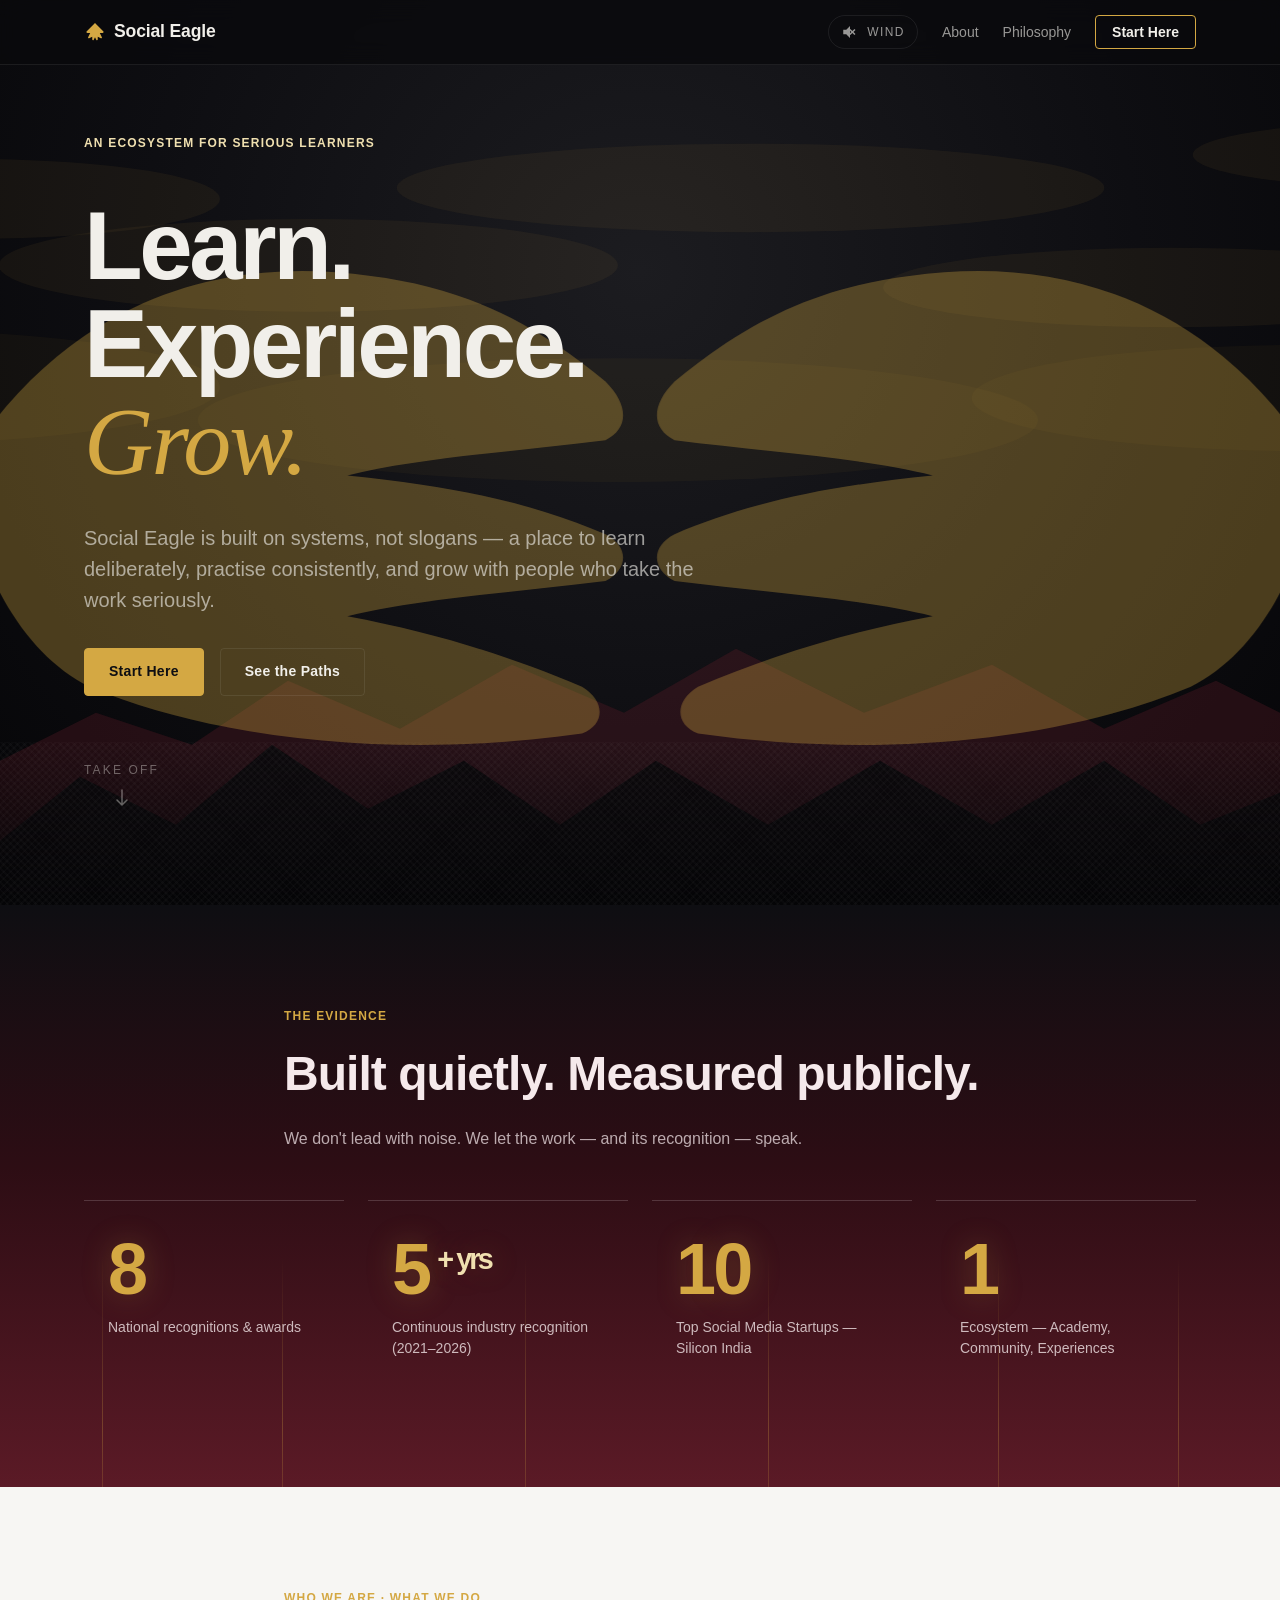
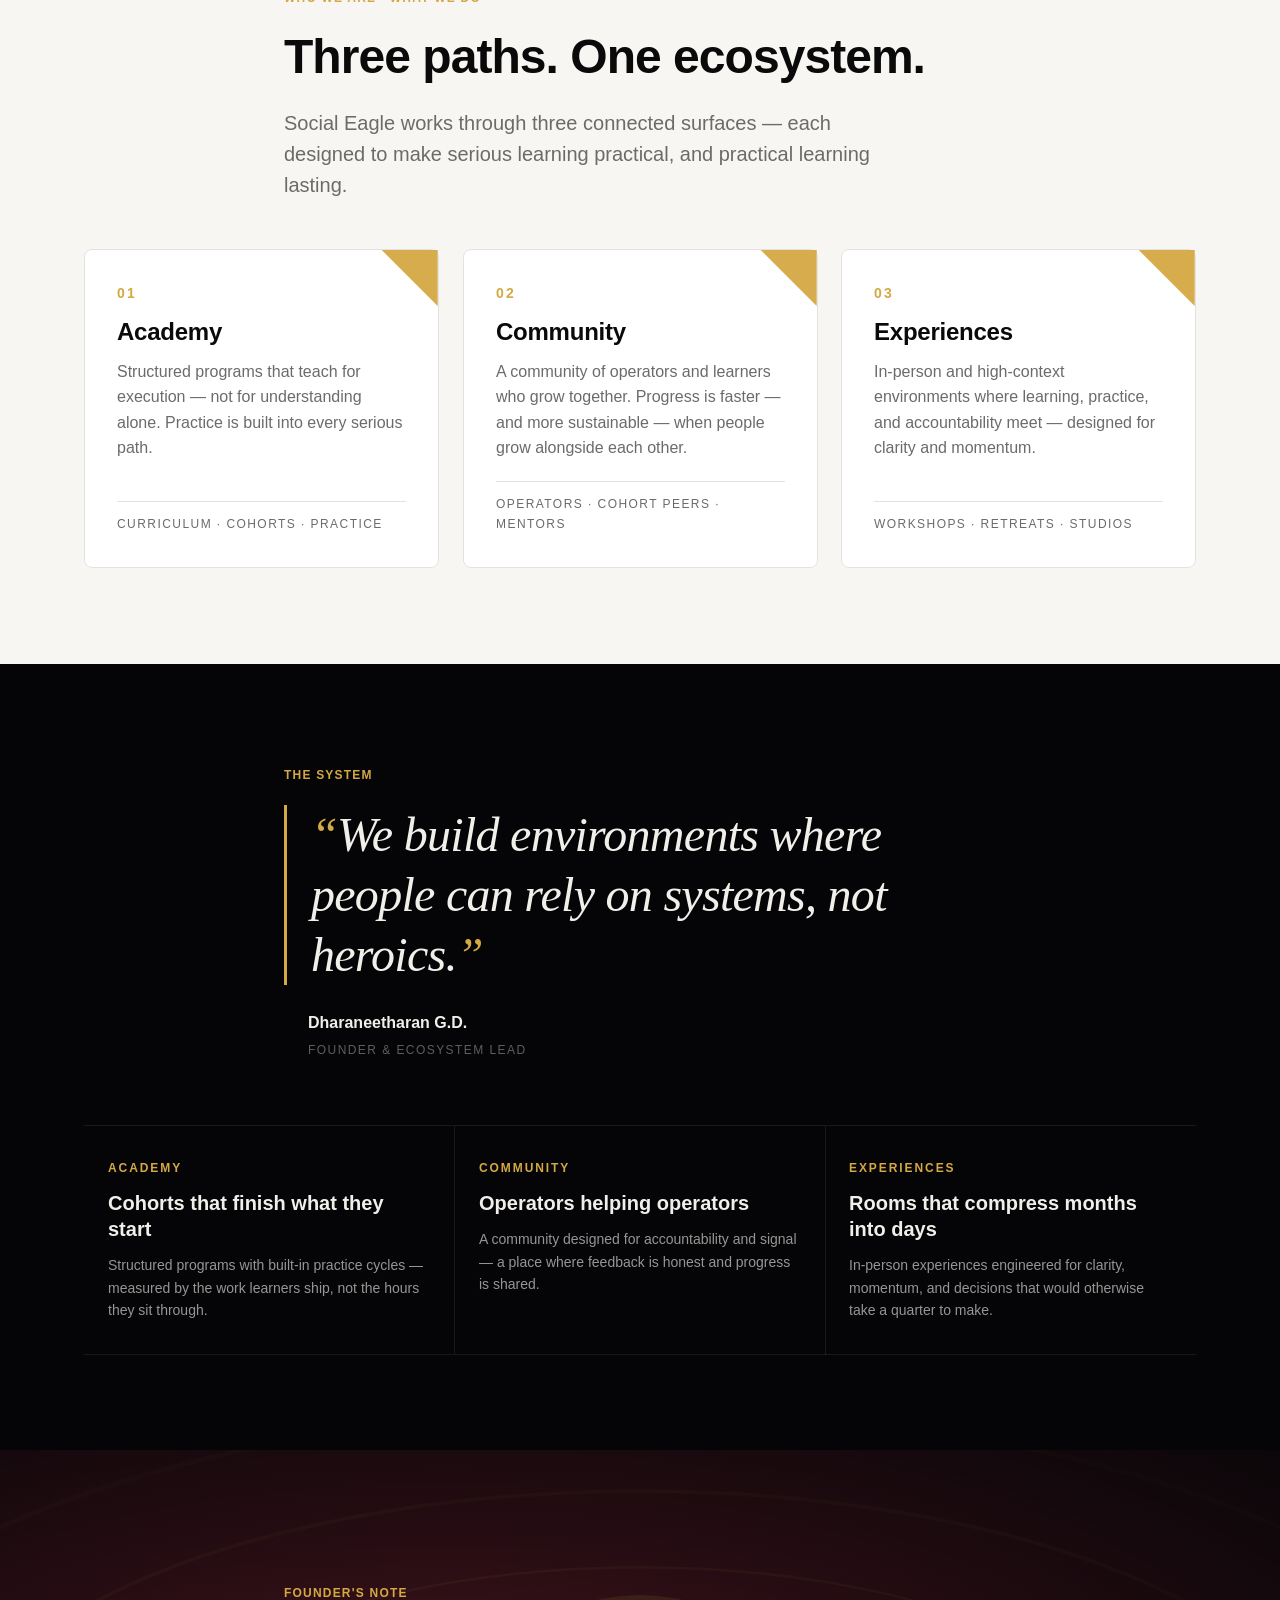
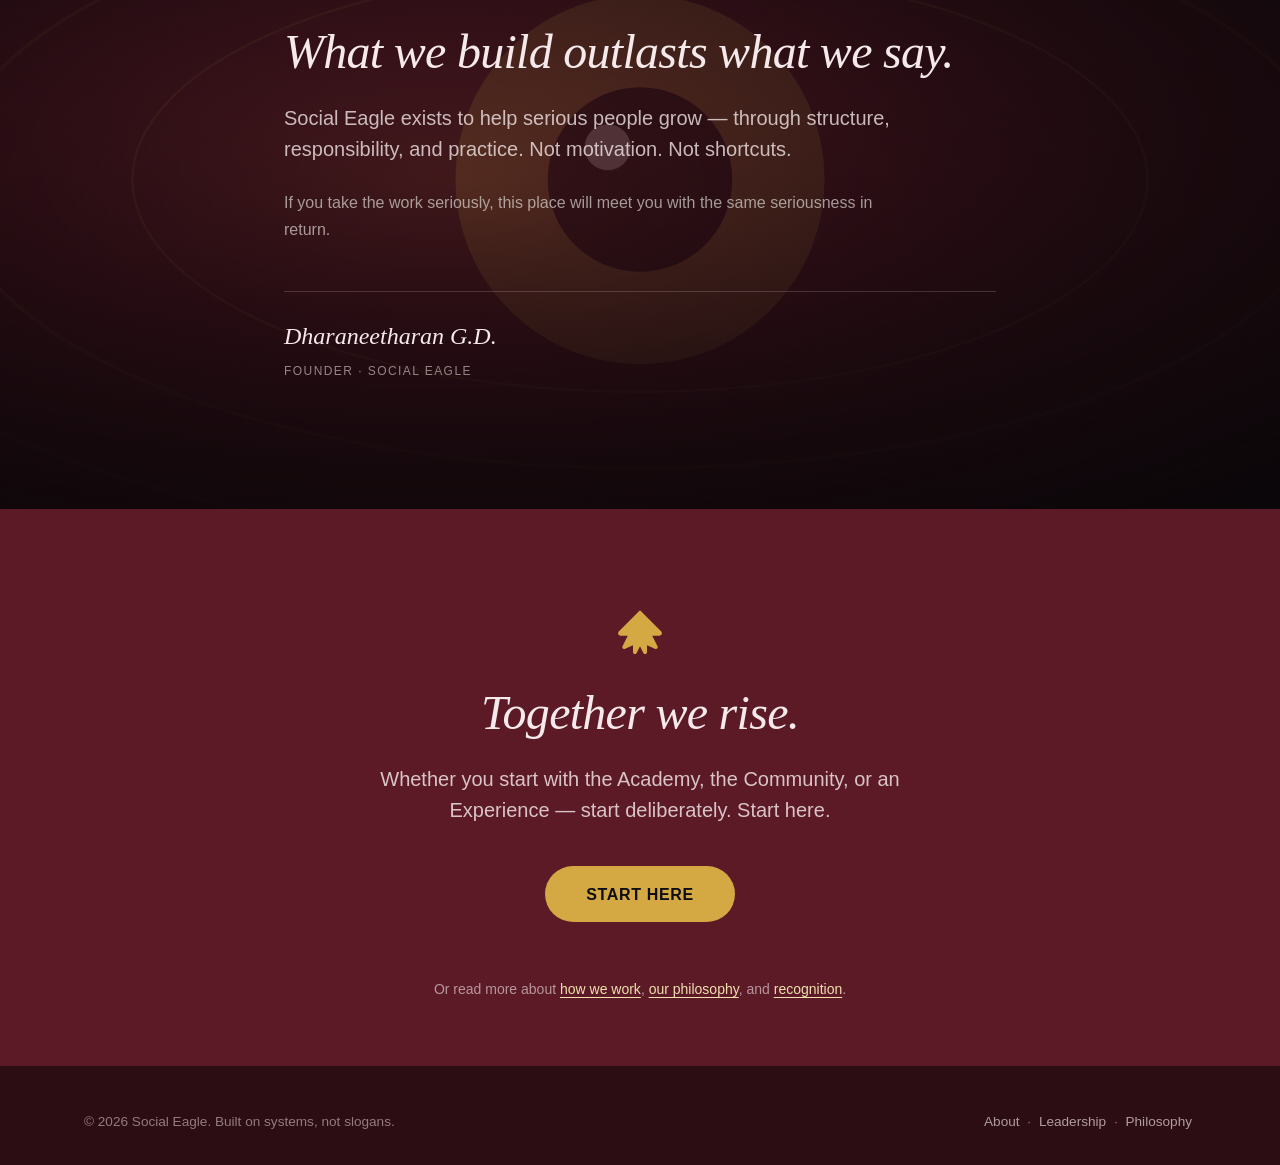
==== commit a36d6136: "Improve eagle-eye fallback for file:// and offline use Image source now tries assets/eagle-eye.jpg f" ====
--- a/home.html
+++ b/home.html
@@ -268,14 +268,17 @@
     <section class="level level-5" aria-labelledby="founder-title">
       <!-- Real photo, ken-burns slow zoom -->
       <div class="eye-photo" aria-hidden="true" data-eye>
+        <!-- Tries assets/eagle-eye.jpg first; if missing, falls back to
+             the Unsplash CDN; if that's blocked too (e.g. opening via
+             file://), the SVG below is revealed via the onerror chain. -->
         <img
-          src="https://images.unsplash.com/photo-1611689342806-0863700ce1e4?auto=format&fit=crop&w=1920&q=80"
+          src="assets/eagle-eye.jpg"
           alt=""
           loading="lazy"
           referrerpolicy="no-referrer"
-          onerror="this.parentElement.classList.add('eye-photo--fallback'); this.remove();"
+          onerror="if(!this.dataset.swap){this.dataset.swap=1;this.src='https://images.unsplash.com/photo-1611689342806-0863700ce1e4?auto=format&fit=crop&w=1920&q=80';}else{this.parentElement.classList.add('eye-photo--fallback');this.remove();}"
         />
-        <!-- Vector fallback eye (used if image fails) -->
+        <!-- Vector fallback eye (used if both image sources fail) -->
         <svg class="eye-photo__fallback" viewBox="0 0 800 400" preserveAspectRatio="xMidYMid slice">
           <use href="#eagle-eye"/>
         </svg>
--- a/home.css
+++ b/home.css
@@ -503,8 +503,23 @@
 .eye-photo__fallback {
   position: absolute; inset: 0; width: 100%; height: 100%;
   color: var(--accent); opacity: 0; pointer-events: none;
-}
-.eye-photo--fallback .eye-photo__fallback { opacity: 0.22; }
+  transform: scale(1.4);
+}
+.eye-photo--fallback {
+  background: radial-gradient(ellipse at 35% 50%,
+    rgba(212,168,67,0.18) 0%,
+    rgba(91,26,38,0.5) 35%,
+    var(--maroon-deep) 75%,
+    var(--space-black) 100%);
+}
+.eye-photo--fallback .eye-photo__fallback {
+  opacity: 0.55;
+  animation: eyePulse 4.8s var(--ease-out) infinite;
+}
+@keyframes eyePulse {
+  0%, 100% { transform: scale(1.4); opacity: 0.5; }
+  50%      { transform: scale(1.5); opacity: 0.7; }
+}
 
 /* Vignette / scrim for text legibility */
 .eye-scrim {
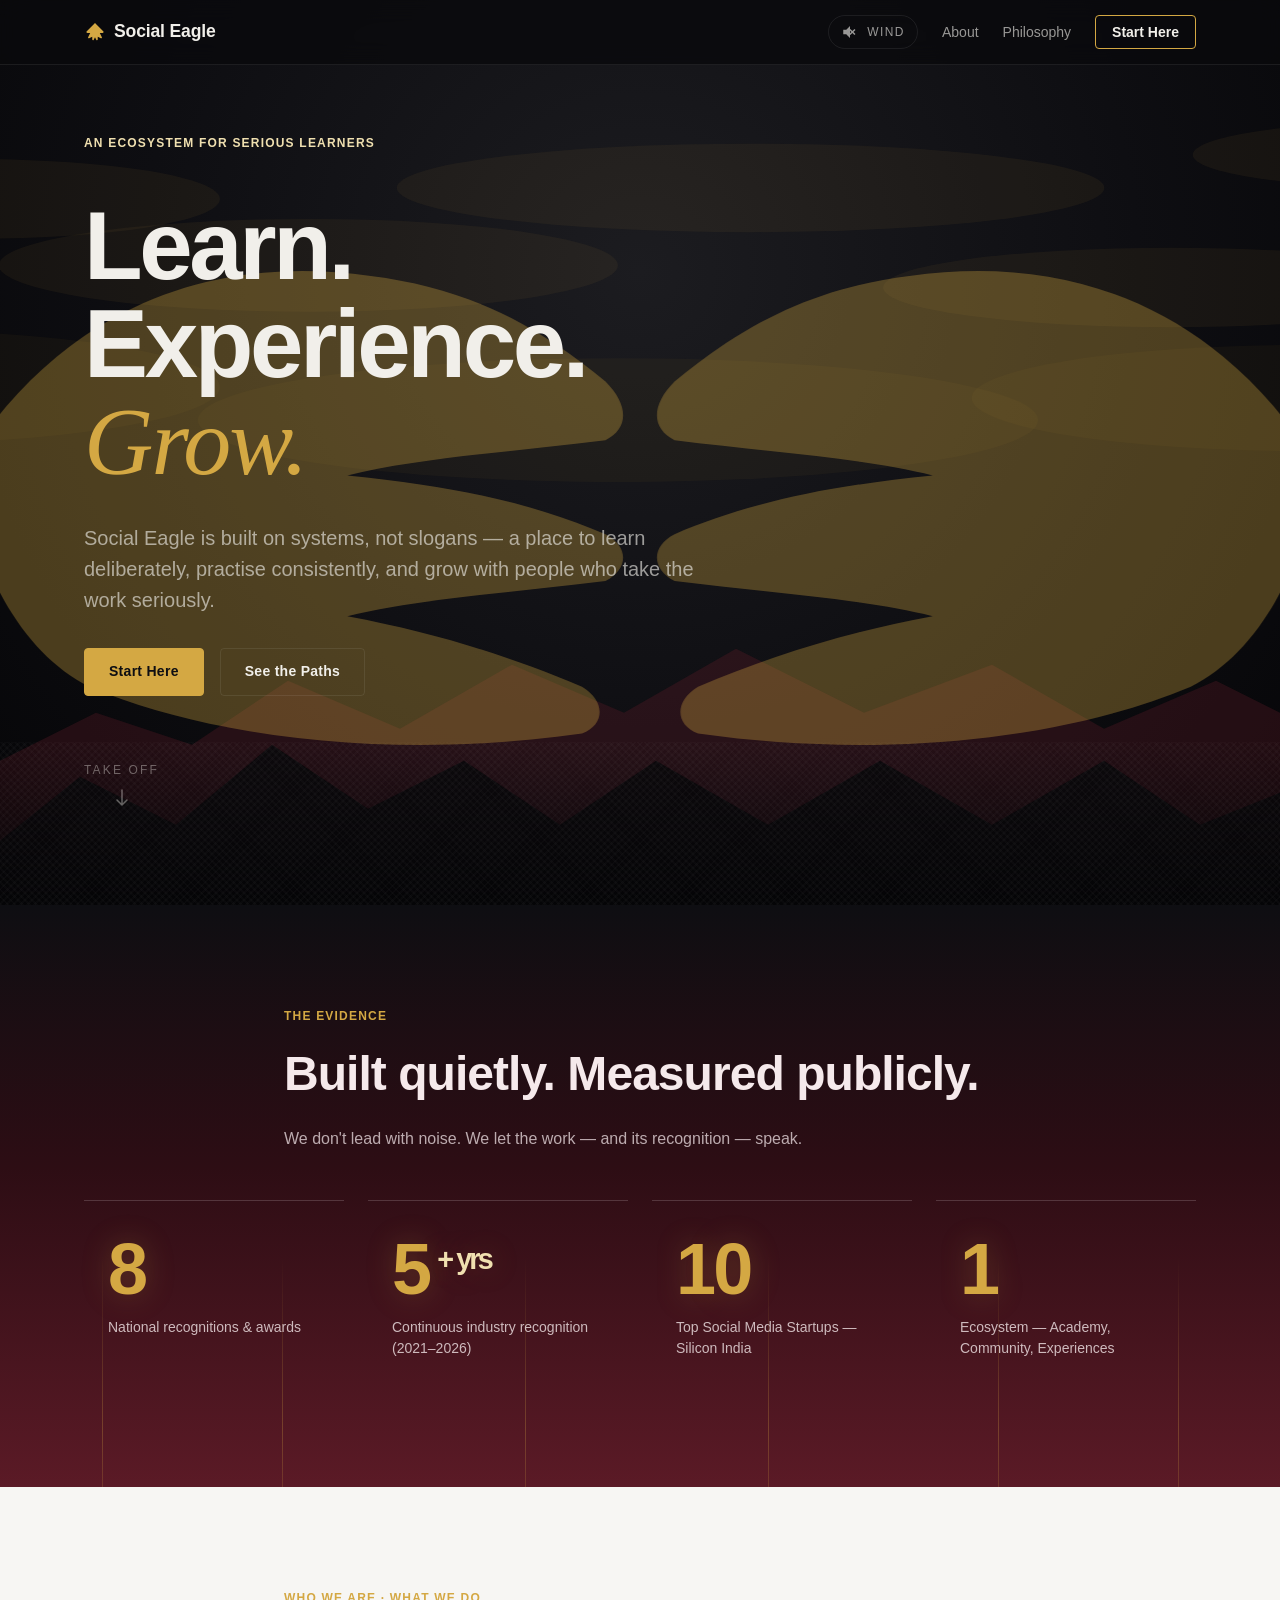
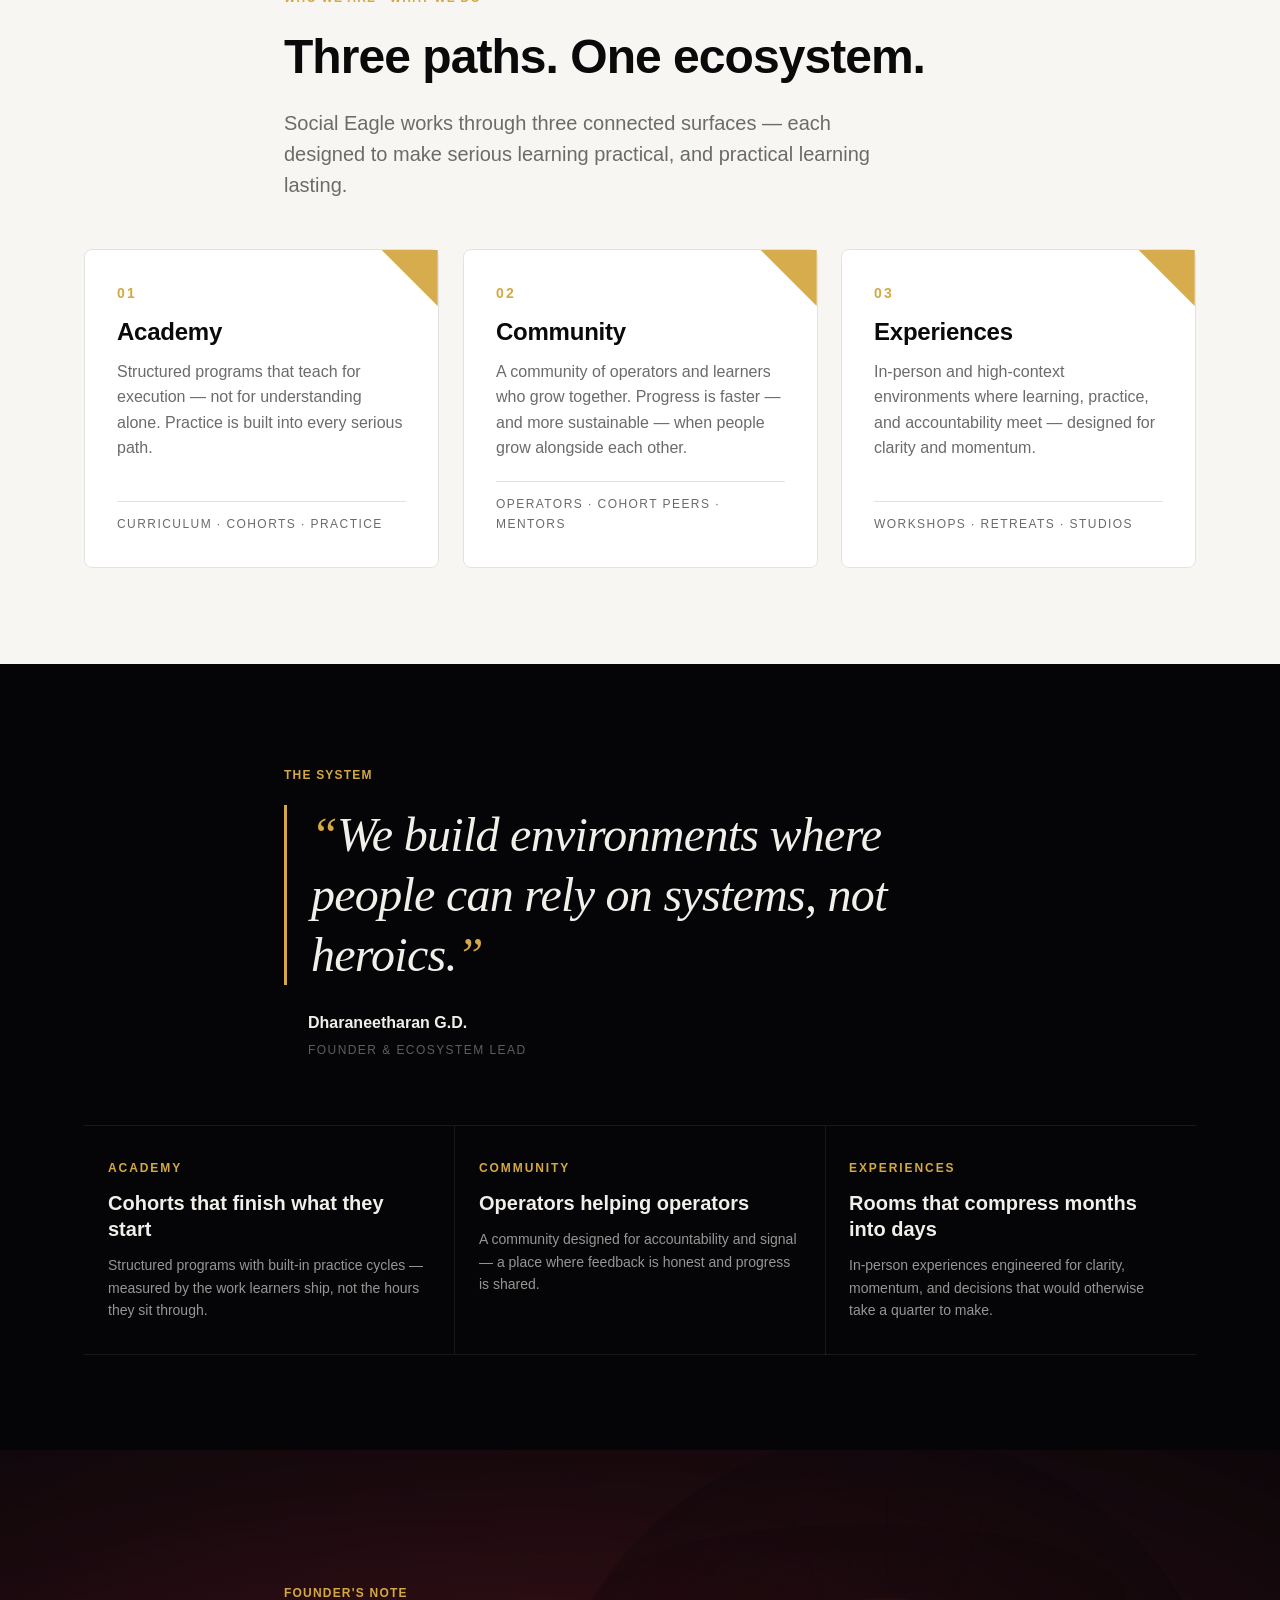
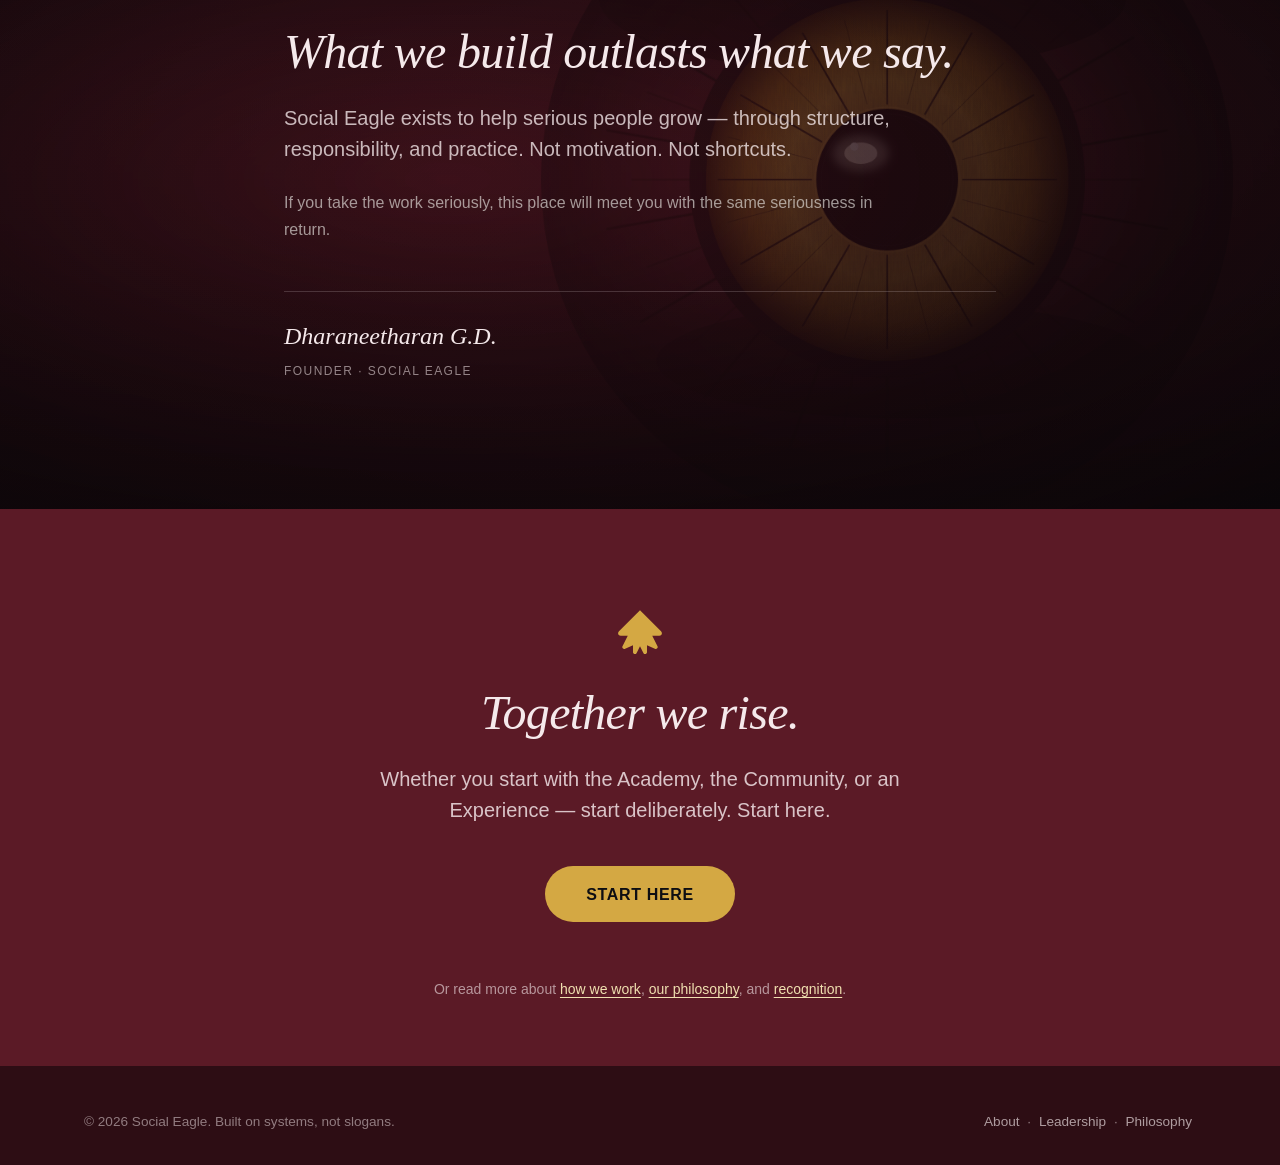
==== commit 0a8b6a4b: "Replace Unsplash photo with hand-designed SVG eagle eye The Level 5 backdrop is now drawn entirely i" ====
--- a/home.html
+++ b/home.html
@@ -5,7 +5,6 @@
   <meta name="viewport" content="width=device-width, initial-scale=1.0" />
   <title>Social Eagle — Learn. Experience. Grow.</title>
   <meta name="description" content="Social Eagle is an ecosystem for serious learners — built on systems, integrity, and applied practice. Learn. Experience. Grow." />
-  <link rel="preconnect" href="https://images.unsplash.com" />
   <link rel="stylesheet" href="styles.css" />
   <link rel="stylesheet" href="home.css" />
 </head>
@@ -268,18 +267,8 @@
     <section class="level level-5" aria-labelledby="founder-title">
       <!-- Real photo, ken-burns slow zoom -->
       <div class="eye-photo" aria-hidden="true" data-eye>
-        <!-- Tries assets/eagle-eye.jpg first; if missing, falls back to
-             the Unsplash CDN; if that's blocked too (e.g. opening via
-             file://), the SVG below is revealed via the onerror chain. -->
-        <img
-          src="assets/eagle-eye.jpg"
-          alt=""
-          loading="lazy"
-          referrerpolicy="no-referrer"
-          onerror="if(!this.dataset.swap){this.dataset.swap=1;this.src='https://images.unsplash.com/photo-1611689342806-0863700ce1e4?auto=format&fit=crop&w=1920&q=80';}else{this.parentElement.classList.add('eye-photo--fallback');this.remove();}"
-        />
-        <!-- Vector fallback eye (used if both image sources fail) -->
-        <svg class="eye-photo__fallback" viewBox="0 0 800 400" preserveAspectRatio="xMidYMid slice">
+        <!-- Hand-drawn SVG eagle eye, no internet assets. -->
+        <svg class="eye-svg" viewBox="0 0 1600 800" preserveAspectRatio="xMidYMid slice" data-eye-svg>
           <use href="#eagle-eye"/>
         </svg>
       </div>
@@ -386,14 +375,152 @@
           c-2 0 -4 2 -4 4 l0 90 l-22 -10 c-2 -1 -4 1 -3 3 l22 24 l-26 30 c-2 2 0 5 3 4 l28 -10 l0 50 l-6 8 c-1 2 1 4 3 3 l5 -3 l0 5 c0 2 2 4 4 4 c2 0 4 -2 4 -4 l0 -5 l5 3 c2 1 4 -1 3 -3 l-6 -8 l0 -50 l28 10 c3 1 5 -2 3 -4 l-26 -30 l22 -24 c1 -2 -1 -4 -3 -3 l-22 10 l0 -90 c0 -2 -2 -4 -4 -4 z"/>
       </symbol>
 
-      <!-- Stylised vector eagle eye (fallback) -->
-      <symbol id="eagle-eye" viewBox="0 0 800 400">
-        <ellipse cx="400" cy="200" rx="380" ry="160" fill="none" stroke="currentColor" stroke-width="2" opacity="0.25"/>
-        <ellipse cx="400" cy="200" rx="300" ry="125" fill="none" stroke="currentColor" stroke-width="1.5" opacity="0.35"/>
-        <ellipse cx="400" cy="200" rx="220" ry="92" fill="none" stroke="currentColor" stroke-width="1" opacity="0.45"/>
-        <circle cx="400" cy="200" r="80" fill="currentColor" opacity="0.85"/>
-        <circle cx="400" cy="200" r="40" fill="#0a0a0a"/>
-        <circle cx="386" cy="186" r="10" fill="#ffffff" opacity="0.9"/>
+      <!-- Hand-designed eagle eye — pure SVG, no internet assets.
+           Composition placed on the right side of viewBox so heading
+           text on the left has clear space. -->
+      <symbol id="eagle-eye" viewBox="0 0 1600 800">
+        <defs>
+          <!-- Iris: golden radial with darker rim and inner -->
+          <radialGradient id="ee-iris" cx="50%" cy="50%" r="50%">
+            <stop offset="0%"   stop-color="#3a1f04"/>
+            <stop offset="20%"  stop-color="#a06a14"/>
+            <stop offset="55%"  stop-color="#f0bb3a"/>
+            <stop offset="78%"  stop-color="#c08218"/>
+            <stop offset="100%" stop-color="#3a1c04"/>
+          </radialGradient>
+          <!-- Glow layer near the pupil -->
+          <radialGradient id="ee-glow" cx="50%" cy="50%" r="50%">
+            <stop offset="0%"  stop-color="rgba(255,228,150,0.35)"/>
+            <stop offset="60%" stop-color="rgba(255,228,150,0)"/>
+          </radialGradient>
+          <!-- Outer vignette to fade the eye into the section -->
+          <radialGradient id="ee-vignette" cx="50%" cy="50%" r="55%">
+            <stop offset="55%"  stop-color="rgba(0,0,0,0)"/>
+            <stop offset="100%" stop-color="rgba(5,5,7,0.95)"/>
+          </radialGradient>
+          <!-- Organic iris texture via fractal noise -->
+          <filter id="ee-tex" x="-10%" y="-10%" width="120%" height="120%">
+            <feTurbulence type="fractalNoise" baseFrequency="0.9 0.04" numOctaves="2" seed="7" result="t"/>
+            <feColorMatrix in="t" values="
+              0 0 0 0 0.05
+              0 0 0 0 0.03
+              0 0 0 0 0.01
+              0 0 0 0.55 0"/>
+            <feComposite in2="SourceGraphic" operator="in"/>
+          </filter>
+          <!-- Soft bloom for catchlight -->
+          <filter id="ee-bloom" x="-50%" y="-50%" width="200%" height="200%">
+            <feGaussianBlur stdDeviation="6"/>
+          </filter>
+        </defs>
+
+        <!-- Eye composition centred at (1100, 400) -->
+        <g transform="translate(1100, 400)">
+
+          <!-- Outer feather fronds (radiating dark strokes) -->
+          <g stroke="#0e0805" stroke-width="2.8" stroke-linecap="round" opacity="0.92">
+            <line x1="0" y1="-235" x2="0" y2="-345"/>
+            <line x1="0" y1="-235" x2="0" y2="-345" transform="rotate(20)"/>
+            <line x1="0" y1="-235" x2="0" y2="-345" transform="rotate(40)"/>
+            <line x1="0" y1="-235" x2="0" y2="-345" transform="rotate(60)"/>
+            <line x1="0" y1="-235" x2="0" y2="-345" transform="rotate(80)"/>
+            <line x1="0" y1="-235" x2="0" y2="-345" transform="rotate(100)"/>
+            <line x1="0" y1="-235" x2="0" y2="-345" transform="rotate(120)"/>
+            <line x1="0" y1="-235" x2="0" y2="-345" transform="rotate(140)"/>
+            <line x1="0" y1="-235" x2="0" y2="-345" transform="rotate(160)"/>
+            <line x1="0" y1="-235" x2="0" y2="-345" transform="rotate(180)"/>
+            <line x1="0" y1="-235" x2="0" y2="-345" transform="rotate(200)"/>
+            <line x1="0" y1="-235" x2="0" y2="-345" transform="rotate(220)"/>
+            <line x1="0" y1="-235" x2="0" y2="-345" transform="rotate(240)"/>
+            <line x1="0" y1="-235" x2="0" y2="-345" transform="rotate(260)"/>
+            <line x1="0" y1="-235" x2="0" y2="-345" transform="rotate(280)"/>
+            <line x1="0" y1="-235" x2="0" y2="-345" transform="rotate(300)"/>
+            <line x1="0" y1="-235" x2="0" y2="-345" transform="rotate(320)"/>
+            <line x1="0" y1="-235" x2="0" y2="-345" transform="rotate(340)"/>
+          </g>
+          <!-- Finer fronds between -->
+          <g stroke="#1a0d06" stroke-width="1.5" stroke-linecap="round" opacity="0.7">
+            <line x1="0" y1="-228" x2="0" y2="-310" transform="rotate(10)"/>
+            <line x1="0" y1="-228" x2="0" y2="-310" transform="rotate(30)"/>
+            <line x1="0" y1="-228" x2="0" y2="-310" transform="rotate(50)"/>
+            <line x1="0" y1="-228" x2="0" y2="-310" transform="rotate(70)"/>
+            <line x1="0" y1="-228" x2="0" y2="-310" transform="rotate(90)"/>
+            <line x1="0" y1="-228" x2="0" y2="-310" transform="rotate(110)"/>
+            <line x1="0" y1="-228" x2="0" y2="-310" transform="rotate(130)"/>
+            <line x1="0" y1="-228" x2="0" y2="-310" transform="rotate(150)"/>
+            <line x1="0" y1="-228" x2="0" y2="-310" transform="rotate(170)"/>
+            <line x1="0" y1="-228" x2="0" y2="-310" transform="rotate(190)"/>
+            <line x1="0" y1="-228" x2="0" y2="-310" transform="rotate(210)"/>
+            <line x1="0" y1="-228" x2="0" y2="-310" transform="rotate(230)"/>
+            <line x1="0" y1="-228" x2="0" y2="-310" transform="rotate(250)"/>
+            <line x1="0" y1="-228" x2="0" y2="-310" transform="rotate(270)"/>
+            <line x1="0" y1="-228" x2="0" y2="-310" transform="rotate(290)"/>
+            <line x1="0" y1="-228" x2="0" y2="-310" transform="rotate(310)"/>
+            <line x1="0" y1="-228" x2="0" y2="-310" transform="rotate(330)"/>
+            <line x1="0" y1="-228" x2="0" y2="-310" transform="rotate(350)"/>
+          </g>
+
+          <!-- Brow shadow (upper feather mass) -->
+          <ellipse cx="-30" cy="-220" rx="320" ry="90" fill="#0a0503" opacity="0.7"/>
+          <!-- Lower feather shadow -->
+          <ellipse cx="20" cy="220" rx="300" ry="70" fill="#0a0503" opacity="0.55"/>
+
+          <!-- Eye socket dark bed -->
+          <circle cx="0" cy="0" r="240" fill="#13080a"/>
+
+          <!-- Iris -->
+          <circle cx="0" cy="0" r="220" fill="url(#ee-iris)"/>
+
+          <!-- Iris radial striations (prominent) -->
+          <g stroke="rgba(20,10,2,0.85)" stroke-width="2.2" stroke-linecap="round">
+            <line x1="0" y1="-92" x2="0" y2="-205"/>
+            <line x1="0" y1="-92" x2="0" y2="-205" transform="rotate(30)"/>
+            <line x1="0" y1="-92" x2="0" y2="-205" transform="rotate(60)"/>
+            <line x1="0" y1="-92" x2="0" y2="-205" transform="rotate(90)"/>
+            <line x1="0" y1="-92" x2="0" y2="-205" transform="rotate(120)"/>
+            <line x1="0" y1="-92" x2="0" y2="-205" transform="rotate(150)"/>
+            <line x1="0" y1="-92" x2="0" y2="-205" transform="rotate(180)"/>
+            <line x1="0" y1="-92" x2="0" y2="-205" transform="rotate(210)"/>
+            <line x1="0" y1="-92" x2="0" y2="-205" transform="rotate(240)"/>
+            <line x1="0" y1="-92" x2="0" y2="-205" transform="rotate(270)"/>
+            <line x1="0" y1="-92" x2="0" y2="-205" transform="rotate(300)"/>
+            <line x1="0" y1="-92" x2="0" y2="-205" transform="rotate(330)"/>
+          </g>
+          <!-- Finer in-between striations -->
+          <g stroke="rgba(20,10,2,0.45)" stroke-width="1.1" stroke-linecap="round">
+            <line x1="0" y1="-95" x2="0" y2="-200" transform="rotate(15)"/>
+            <line x1="0" y1="-95" x2="0" y2="-200" transform="rotate(45)"/>
+            <line x1="0" y1="-95" x2="0" y2="-200" transform="rotate(75)"/>
+            <line x1="0" y1="-95" x2="0" y2="-200" transform="rotate(105)"/>
+            <line x1="0" y1="-95" x2="0" y2="-200" transform="rotate(135)"/>
+            <line x1="0" y1="-95" x2="0" y2="-200" transform="rotate(165)"/>
+            <line x1="0" y1="-95" x2="0" y2="-200" transform="rotate(195)"/>
+            <line x1="0" y1="-95" x2="0" y2="-200" transform="rotate(225)"/>
+            <line x1="0" y1="-95" x2="0" y2="-200" transform="rotate(255)"/>
+            <line x1="0" y1="-95" x2="0" y2="-200" transform="rotate(285)"/>
+            <line x1="0" y1="-95" x2="0" y2="-200" transform="rotate(315)"/>
+            <line x1="0" y1="-95" x2="0" y2="-200" transform="rotate(345)"/>
+          </g>
+
+          <!-- Organic noise texture on top of iris -->
+          <circle cx="0" cy="0" r="220" fill="#000" filter="url(#ee-tex)" opacity="0.6"/>
+
+          <!-- Subtle glow ring near pupil -->
+          <circle cx="0" cy="0" r="220" fill="url(#ee-glow)"/>
+
+          <!-- Pupil + edge highlight -->
+          <circle cx="0" cy="0" r="86" fill="#040203"/>
+          <circle cx="0" cy="0" r="88" fill="none" stroke="rgba(255,200,90,0.35)" stroke-width="1.5"/>
+          <circle cx="0" cy="0" r="80" fill="none" stroke="rgba(255,255,255,0.05)" stroke-width="0.8"/>
+
+          <!-- Catchlight (life in the eye) -->
+          <ellipse cx="-32" cy="-32" rx="34" ry="22" fill="rgba(255,250,235,0.45)" filter="url(#ee-bloom)"/>
+          <ellipse cx="-32" cy="-32" rx="20" ry="13" fill="rgba(255,250,235,0.85)"/>
+          <circle  cx="-40" cy="-40" r="5"  fill="#ffffff"/>
+
+          <!-- Outer vignette to dissolve into the section -->
+          <circle cx="0" cy="0" r="420" fill="url(#ee-vignette)"/>
+        </g>
       </symbol>
 
       <!-- Parallax: distant clouds -->
--- a/home.css
+++ b/home.css
@@ -485,40 +485,23 @@
 .level-5 .title { color: var(--maroon-ink); }
 .level-5 .lead  { color: rgba(245,233,235,0.78); }
 
-/* Real photo, ken-burns slow zoom */
+/* Hand-designed eagle eye, ken-burns slow zoom on scroll */
 .eye-photo {
   position: absolute; inset: 0;
   z-index: 0; pointer-events: none; overflow: hidden;
-}
-.eye-photo img {
+  background: radial-gradient(ellipse at 65% 50%,
+    rgba(91,26,38,0.85) 0%,
+    var(--maroon-deep) 60%,
+    var(--space-black) 100%);
+}
+.eye-svg {
   position: absolute; inset: 0;
   width: 100%; height: 100%;
-  object-fit: cover;
-  opacity: 0.55;
-  filter: contrast(1.1) saturate(1.05);
-  transform: scale(var(--eye-scale, 1.05));
-  transition: transform 6s linear, opacity 1.2s var(--ease-out);
+  opacity: 0.92;
+  transform: scale(var(--eye-scale, 1));
+  transform-origin: 70% 50%;
+  transition: transform 200ms linear, opacity 1.2s var(--ease-out);
   will-change: transform;
-}
-.eye-photo__fallback {
-  position: absolute; inset: 0; width: 100%; height: 100%;
-  color: var(--accent); opacity: 0; pointer-events: none;
-  transform: scale(1.4);
-}
-.eye-photo--fallback {
-  background: radial-gradient(ellipse at 35% 50%,
-    rgba(212,168,67,0.18) 0%,
-    rgba(91,26,38,0.5) 35%,
-    var(--maroon-deep) 75%,
-    var(--space-black) 100%);
-}
-.eye-photo--fallback .eye-photo__fallback {
-  opacity: 0.55;
-  animation: eyePulse 4.8s var(--ease-out) infinite;
-}
-@keyframes eyePulse {
-  0%, 100% { transform: scale(1.4); opacity: 0.5; }
-  50%      { transform: scale(1.5); opacity: 0.7; }
 }
 
 /* Vignette / scrim for text legibility */
@@ -648,5 +631,5 @@
   [data-reveal], [data-reveal-word] { opacity: 1; transform: none; }
   .px-layer, .wings__svg, .stat, .eagle-track__shape { transform: none !important; }
   .eagle-track, .wing-shadow { display: none !important; }
-  .eye-photo img { transform: none !important; }
-}
+  .eye-svg { transform: none !important; }
+}
